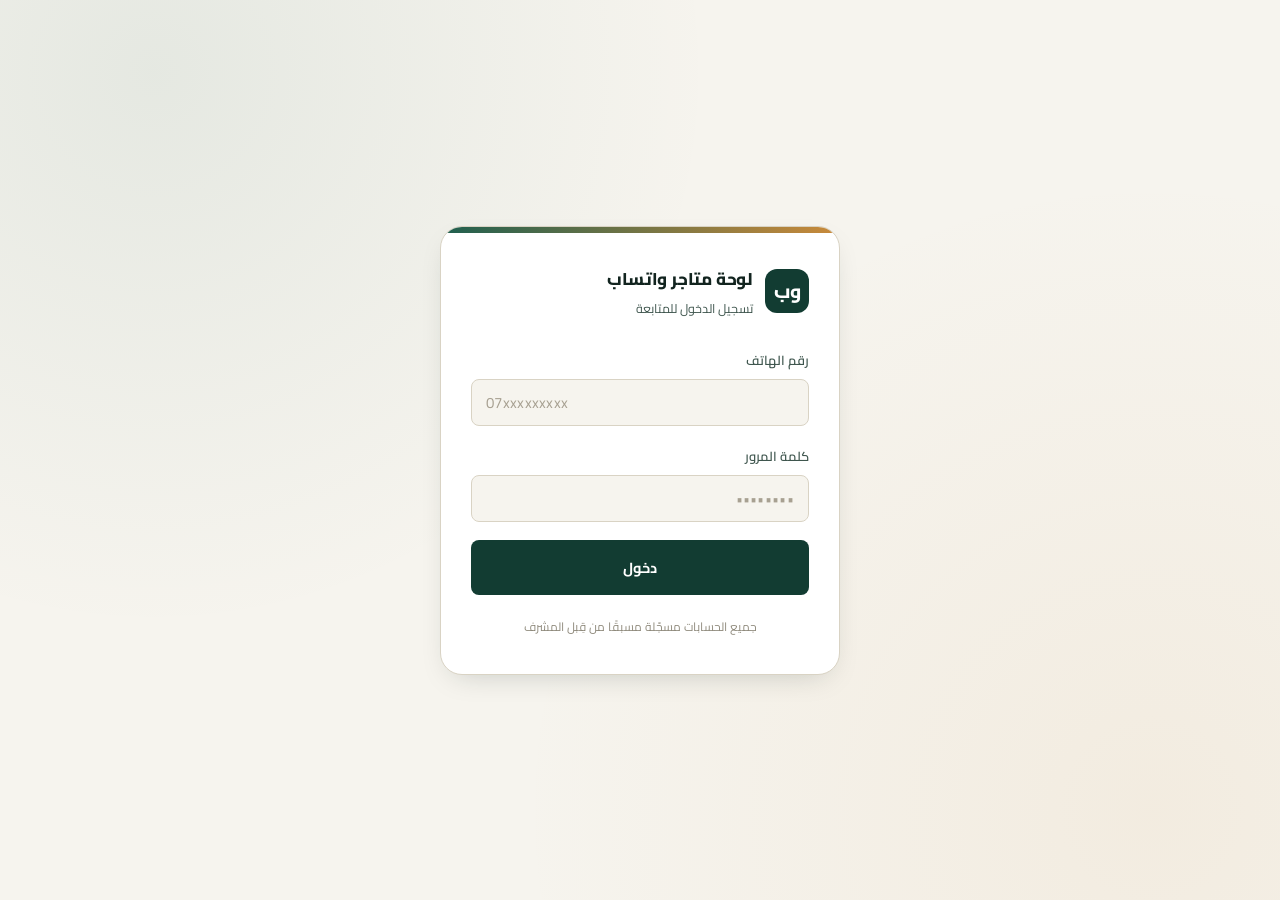
==== index.html @ a245cdfa "Update index.html" ====
<!DOCTYPE html>
<html lang="ar" dir="rtl">
<head>
<meta charset="UTF-8" />
<meta name="viewport" content="width=device-width, initial-scale=1.0, maximum-scale=1" />
<title>لوحة تحكم متاجر واتساب</title>
<link rel="stylesheet" href="assets/style.css" />
</head>
<body>

<!-- =========================================================
     شاشة تسجيل الدخول
========================================================= -->
<div id="screen-login" class="screen active">
  <div class="login-wrap">
    <div class="login-card">
      <div class="brand-mark">
        <div class="glyph">وب</div>
        <div class="text">
          <h1>لوحة متاجر واتساب</h1>
          <p>تسجيل الدخول للمتابعة</p>
        </div>
      </div>

      <div class="login-alert" id="login-alert"></div>

      <form id="login-form">
        <div class="field">
          <label for="login-phone">رقم الهاتف</label>
          <input type="tel" id="login-phone" placeholder="07xxxxxxxxx" inputmode="numeric" autocomplete="off" />
          <div class="field-error" id="phone-error">رقم الهاتف يجب أن يبدأ بـ 07 ويتكون من 11 رقم بالضبط.</div>
        </div>
        <div class="field">
          <label for="login-password">كلمة المرور</label>
          <input type="password" id="login-password" placeholder="••••••••" autocomplete="off" />
        </div>
        <button type="submit" class="btn btn-primary" id="login-submit">دخول</button>
      </form>

      <div class="login-foot">جميع الحسابات مسجّلة مسبقًا من قِبل المشرف</div>
    </div>
  </div>
</div>

<!-- =========================================================
     شاشة لوحة المشرف (الأدمن)
========================================================= -->
<div id="screen-admin" class="screen">
  <div class="mobile-topbar">
    <div style="display:flex;align-items:center;gap:10px;">
      <div class="glyph">وب</div>
      <b>لوحة المشرف</b>
    </div>
    <button id="admin-menu-toggle">☰</button>
  </div>
  <div class="sidebar-scrim" id="admin-scrim"></div>

  <div class="app-shell">
    <aside class="sidebar" id="admin-sidebar">
      <div class="brand-mark">
        <div class="glyph">وب</div>
        <div class="text">
          <h1>لوحة المشرف</h1>
          <p>إدارة كاملة للنظام</p>
        </div>
      </div>

      <button class="nav-item active" data-tab="a-overview"><span class="ic">◆</span> نظرة عامة</button>
      <button class="nav-item" data-tab="a-stores"><span class="ic">▤</span> المتاجر</button>
      <button class="nav-item" data-tab="a-channels"><span class="ic">⛭</span> القنوات</button>
      <button class="nav-item" data-tab="a-api"><span class="ic">◈</span> إعدادات الذكاء الاصطناعي</button>
      <button class="nav-item" data-tab="a-announcements"><span class="ic">◉</span> الإعلانات</button>
      <button class="nav-item" data-tab="a-complaints"><span class="ic">✉</span> الشكاوى <span class="notif-dot" id="notif-dot-a-complaints"></span></button>

      <div class="sidebar-foot">
        <div class="who"><b id="admin-name-label">المشرف العام</b>مشرف النظام</div>
        <button class="btn btn-ghost btn-sm" id="admin-logout" style="width:100%;justify-content:flex-start;color:rgba(238,244,241,0.7)">⇦ تسجيل الخروج</button>
      </div>
    </aside>

    <main class="main">
      <!-- نظرة عامة -->
      <section class="tab-panel" id="tab-a-overview">
        <div class="topbar">
          <div>
            <h2>نظرة عامة</h2>
            <div class="sub">ملخص شامل عن المتاجر والطلبات في النظام</div>
          </div>
        </div>
        <div class="stat-grid" id="admin-stats"></div>
        <div class="panel">
          <div class="panel-head">
            <div>
              <h3>أحدث المتاجر</h3>
              <div class="sub">آخر المتاجر المضافة إلى النظام</div>
            </div>
            <button class="btn btn-outline btn-sm" data-goto="a-stores">عرض الكل</button>
          </div>
          <div class="card-grid" id="admin-recent-stores"></div>
        </div>
      </section>

      <!-- المتاجر -->
      <section class="tab-panel hidden" id="tab-a-stores">
        <div class="topbar">
          <div>
            <h2>إدارة المتاجر</h2>
            <div class="sub">إضافة وتعديل المتاجر ومنتجاتها وربط واتساب</div>
          </div>
          <button class="btn btn-primary" id="btn-add-store">+ إضافة متجر</button>
        </div>
        <div class="panel">
          <div class="panel-head">
            <div><h3>كل المتاجر</h3><div class="sub" id="stores-count-label">0 متجر</div></div>
            <input type="text" id="store-search" placeholder="بحث بالاسم أو رقم الهاتف..." style="padding:9px 13px;border-radius:8px;border:1.5px solid var(--line);font-size:13px;min-width:220px;">
          </div>
          <div class="card-grid" id="stores-grid"></div>
        </div>
      </section>

      <!-- القنوات -->
      <section class="tab-panel hidden" id="tab-a-channels">
        <div class="topbar">
          <div>
            <h2>إدارة القنوات</h2>
            <div class="sub">تحكّم بإظهار/إخفاء أو تفعيل/إغلاق أي قناة — عامًا لكل المتاجر، أو استثناء لمتاجر محددة</div>
          </div>
        </div>
        <div class="panel">
          <div id="admin-channels-list"></div>
        </div>
      </section>

      <!-- إعدادات API -->
      <section class="tab-panel hidden" id="tab-a-api">
        <div class="topbar">
          <div>
            <h2>إعدادات الذكاء الاصطناعي</h2>
            <div class="sub">مفتاح Gemini الأساسي، ومفتاح احتياطي واحد للضرورة القصوى فقط</div>
          </div>
        </div>
        <div class="panel">
          <div class="panel-head"><h3>المفتاح الأساسي (Gemini)</h3></div>
          <div class="form-grid">
            <div class="field" style="grid-column:1/-1;">
              <label>مفتاح Gemini (AI Studio)</label>
              <input type="text" id="gemini-api-key" placeholder="AQ.A******************************************" style="font-family:var(--font-mono)">
            </div>
            <div class="field" style="grid-column:1/-1;">
              <label>نوع الموديل</label>
              <input type="text" id="gemini-model" placeholder="gemini-3.6-flash" style="font-family:var(--font-mono)">
            </div>
          </div>
          <div style="margin-top:14px;"><button class="btn btn-primary btn-sm" id="save-global-api">حفظ المفتاح الأساسي</button></div>
        </div>

        <div class="panel">
          <div class="panel-head">
            <div><h3>مفتاح احتياطي (للضرورة القصوى فقط)</h3><div class="sub">يُستخدم فقط إذا فشل المفتاح الأساسي تمامًا. يُفضّل الاكتفاء بمفتاح واحد هنا لتفادي أي تعقيد إضافي.</div></div>
          </div>

          <div class="form-grid" style="margin-bottom:14px;">
            <div class="field">
              <label>اسم وصفي (للتمييز فقط)</label>
              <input type="text" id="pool-label" placeholder="مثال: احتياط للضرورة">
            </div>
            <div class="field">
              <label>الموديل</label>
              <input type="text" id="pool-model" placeholder="gemini-3.6-flash" style="font-family:var(--font-mono)">
            </div>
            <div class="field">
              <label>مفتاح Gemini API</label>
              <input type="text" id="pool-api-key" placeholder="المفتاح..." style="font-family:var(--font-mono)">
            </div>
          </div>
          <div style="margin-bottom:18px;"><button class="btn btn-primary btn-sm" id="add-pool-key">+ إضافة كمفتاح احتياطي</button></div>

          <div class="table-wrap">
            <table>
              <thead><tr><th>الاسم</th><th>الموديل</th><th>الحالة</th><th>إجراء</th></tr></thead>
              <tbody id="ai-pool-tbody"></tbody>
            </table>
          </div>
        </div>
      </section>

      <!-- الإعلانات -->
      <section class="tab-panel hidden" id="tab-a-announcements">
        <div class="topbar">
          <div>
            <h2>الإعلانات</h2>
            <div class="sub">أرسل إعلانًا عامًا لكل المتاجر أو إعلانًا خاصًا لمتجر واحد</div>
          </div>
        </div>
        <div class="panel">
          <div class="panel-head"><h3>إعلان جديد</h3></div>
          <div class="form-grid">
            <div class="field">
              <label>عنوان الإعلان</label>
              <input type="text" id="ann-title" placeholder="مثال: صيانة مجدولة">
            </div>
            <div class="field">
              <label>المتجر المستهدف</label>
              <select id="ann-target">
                <option value="">جميع المتاجر (عام)</option>
              </select>
            </div>
            <div class="field" style="grid-column:1/-1;">
              <label>نص الإعلان</label>
              <textarea id="ann-message" rows="3" placeholder="اكتب نص الإعلان هنا..."></textarea>
            </div>
          </div>
          <div style="margin-top:14px;"><button class="btn btn-primary btn-sm" id="send-announcement">نشر الإعلان</button></div>
        </div>
        <div class="panel">
          <div class="panel-head"><h3>الإعلانات المرسلة</h3></div>
          <div id="announcements-list"></div>
        </div>
      </section>

      <!-- الشكاوى -->
      <section class="tab-panel hidden" id="tab-a-complaints">
        <div class="topbar">
          <div>
            <h2>شكاوى المتاجر</h2>
            <div class="sub">الشكاوى المرسلة من أصحاب المتاجر</div>
          </div>
        </div>
        <div class="panel">
          <div class="table-wrap">
            <table>
              <thead><tr><th>المتجر</th><th>الموضوع</th><th>الرسالة</th><th>الحالة</th><th>التاريخ</th><th>إجراء</th></tr></thead>
              <tbody id="complaints-tbody"></tbody>
            </table>
          </div>
        </div>
      </section>
    </main>
  </div>
</div>

<!-- =========================================================
     شاشة لوحة المتجر
========================================================= -->
<div id="screen-store" class="screen">
  <div class="mobile-topbar">
    <div style="display:flex;align-items:center;gap:10px;">
      <div class="glyph">م</div>
      <b id="store-mobile-name">متجري</b>
    </div>
    <button id="store-menu-toggle">☰</button>
  </div>
  <div class="sidebar-scrim" id="store-scrim"></div>

  <div class="app-shell">
    <aside class="sidebar" id="store-sidebar">
      <div class="brand-mark">
        <div class="glyph">م</div>
        <div class="text">
          <h1 id="store-side-name">متجري</h1>
          <p>لوحة تحكم المتجر</p>
        </div>
      </div>

      <button class="nav-item active" data-tab="s-orders"><span class="ic">▤</span> الطلبات</button>
      <button class="nav-item" data-tab="s-products"><span class="ic">◫</span> المنتجات</button>
      <button class="nav-item" data-tab="s-announcements"><span class="ic">📣</span> الإعلانات <span class="notif-dot" id="notif-dot-s-announcements"></span></button>
      <button class="nav-item" data-tab="s-whatsapp"><span class="ic">◉</span> ربط القنوات</button>
      <button class="nav-item" data-tab="s-ai"><span class="ic">✦</span> إعدادات الذكاء الاصطناعي</button>
      <button class="nav-item" data-tab="s-print"><span class="ic">⎙</span> الطباعة</button>
      <button class="nav-item" data-tab="s-complaint"><span class="ic">✉</span> تقديم شكوى</button>
      <button class="nav-item" data-tab="s-settings"><span class="ic">◈</span> إعدادات الحساب</button>

      <div class="sidebar-foot">
        <div class="who"><b id="store-name-label">اسم المتجر</b>صاحب المتجر</div>
        <button class="btn btn-ghost btn-sm" id="store-logout" style="width:100%;justify-content:flex-start;color:rgba(238,244,241,0.7)">⇦ تسجيل الخروج</button>
      </div>
    </aside>

    <main class="main">
      <!-- الطلبات -->
      <section class="tab-panel" id="tab-s-orders">
        <div class="topbar">
          <div>
            <h2>طلبات الزبائن</h2>
            <div class="sub">الزبائن المرتبطون برقم الواتساب الخاص بمتجرك فقط</div>
          </div>
        </div>
        <div class="stat-grid" id="store-stats"></div>

        <div id="store-announcement-banner"></div>

        <div class="panel">
          <div class="panel-head">
            <div><h3>سجل الطلبات</h3></div>
            <div class="tabs" id="orders-filter-tabs">
              <button class="tab-btn active" data-filter="all">الكل</button>
              <button class="tab-btn" data-filter="pending">بالانتظار</button>
              <button class="tab-btn" data-filter="completed">منجزة</button>
              <button class="tab-btn" data-filter="cancelled">ملغاة</button>
            </div>
          </div>
          <div class="table-wrap">
            <table>
              <thead>
                <tr>
                  <th>اسم الزبون</th><th>الموقع</th><th>الرقم</th><th>الطلب</th><th>نوع الطلب</th><th>السعر</th><th>الكمية</th><th>الملاحظات</th><th>مكان الطلب</th><th>التوقيت</th><th>الحالة</th><th>إجراء</th>
                </tr>
              </thead>
              <tbody id="orders-tbody"></tbody>
            </table>
          </div>
          <div class="empty-state hidden" id="orders-empty">
            <div class="glyph">▤</div>
            <p>لا توجد طلبات في هذا القسم حتى الآن</p>
          </div>
        </div>
      </section>

      <!-- المنتجات -->
      <section class="tab-panel hidden" id="tab-s-products">
        <div class="topbar">
          <div>
            <h2>المنتجات</h2>
            <div class="sub">إدارة منتجات متجرك، المخزون، والفئات</div>
          </div>
          <button class="btn btn-primary" id="btn-add-product">+ أضف منتج</button>
        </div>

        <div class="stat-grid" id="products-stats"></div>

        <div class="panel">
          <div class="panel-head">
            <div><h3>كل المنتجات</h3><div class="sub" id="products-count-label">0 منتج</div></div>
            <input type="text" id="product-search" placeholder="بحث بالاسم أو السعر أو النوع..." style="padding:9px 13px;border-radius:8px;border:1.5px solid var(--line);font-size:13px;min-width:220px;">
          </div>

          <div class="tabs" id="products-filter-tabs" style="margin-bottom:14px;">
            <button class="tab-btn active" data-pfilter="all">الكل</button>
            <button class="tab-btn" data-pfilter="low_stock">قريبة النفاذ</button>
            <button class="tab-btn" data-pfilter="out_of_stock">منتهية الكمية</button>
            <button class="tab-btn" data-pfilter="most_ordered">الأكثر طلبًا</button>
            <button class="tab-btn" data-pfilter="least_ordered">الأقل طلبًا</button>
          </div>

          <div class="form-grid" style="margin-bottom:14px;">
            <div class="field">
              <label>تصفية حسب الفئة</label>
              <select id="product-category-filter">
                <option value="">كل الفئات</option>
              </select>
            </div>
          </div>

          <div class="card-grid" id="products-grid"></div>
          <div class="empty-state hidden" id="products-empty">
            <div class="glyph">◫</div>
            <p>لا توجد منتجات مطابقة</p>
          </div>
        </div>
      </section>

      <!-- الإعلانات -->
      <section class="tab-panel hidden" id="tab-s-announcements">
        <div class="topbar">
          <div>
            <h2>الإعلانات</h2>
            <div class="sub">كل الإعلانات المرسلة من الإدارة (العامة والخاصة بمتجرك)</div>
          </div>
        </div>
        <div class="panel">
          <div id="store-announcements-list"></div>
        </div>
      </section>

      <!-- ربط القنوات -->
      <section class="tab-panel hidden" id="tab-s-whatsapp">
        <div class="topbar">
          <div>
            <h2>ربط القنوات</h2>
            <div class="sub">اربط حسابات متجرك حتى يبدأ الذكاء الاصطناعي بالرد على الزبائن من كل منصة</div>
          </div>
        </div>

        <div class="channel-cards">
          <!-- بطاقة واتساب -->
          <div class="channel-card wa" id="channel-card-wa">
            <div class="channel-icon">◉</div>
            <div class="channel-name">واتساب</div>
            <div class="channel-status-row disconnected" id="wa-status-row">
              <span class="channel-status-dot"></span>
              <span id="wa-status-label">غير متصل</span>
            </div>
            <div id="wa-connected-number" class="channel-external-name hidden"></div>
            <button class="btn btn-primary btn-sm" id="btn-wa-open-modal" style="width:100%;">فتح إعدادات الربط</button>
          </div>

          <!-- بطاقة ماسنجر -->
          <div class="channel-card messenger" id="channel-card-messenger">
            <div class="channel-icon">✉</div>
            <div class="channel-name">ماسنجر</div>
            <div class="channel-status-row disconnected" id="messenger-status-row">
              <span class="channel-status-dot"></span>
              <span id="messenger-status-label">غير متصل</span>
            </div>
            <div id="messenger-external-name" class="channel-external-name hidden"></div>
            <button class="btn btn-primary btn-sm" id="btn-messenger-connect" style="width:100%;">ربط الحساب عبر Meta</button>
            <button class="btn btn-bad btn-sm hidden" id="btn-messenger-disconnect" style="width:100%;margin-top:8px;">فصل الربط</button>
            <div class="channel-ai-row hidden" id="messenger-ai-row">
              <span>تفعيل الذكاء الاصطناعي</span>
              <label class="switch">
                <input type="checkbox" id="messenger-ai-toggle">
                <span class="slider"></span>
              </label>
            </div>
          </div>

          <!-- بطاقة انستغرام -->
          <div class="channel-card instagram" id="channel-card-instagram">
            <div class="channel-icon">◈</div>
            <div class="channel-name">انستغرام</div>
            <div class="channel-status-row disconnected" id="instagram-status-row">
              <span class="channel-status-dot"></span>
              <span id="instagram-status-label">غير متصل</span>
            </div>
            <div id="instagram-external-name" class="channel-external-name hidden"></div>
            <button class="btn btn-primary btn-sm" id="btn-instagram-connect" style="width:100%;">ربط حساب انستغرام</button>
            <div class="sub" style="margin-top:6px;">تسجيل دخول مباشر بحساب انستغرام (Business أو Creator) — بدون الحاجة لصفحة فيسبوك</div>
            <button class="btn btn-bad btn-sm hidden" id="btn-instagram-disconnect" style="width:100%;margin-top:8px;">فصل الربط</button>
            <div class="channel-ai-row hidden" id="instagram-ai-row">
              <span>تفعيل الذكاء الاصطناعي</span>
              <label class="switch">
                <input type="checkbox" id="instagram-ai-toggle">
                <span class="slider"></span>
              </label>
            </div>
          </div>

          <!-- بطاقة تيليجرام -->
          <div class="channel-card telegram" id="channel-card-telegram">
            <div class="channel-icon">✈</div>
            <div class="channel-name">تيليجرام</div>
            <div class="channel-status-row disconnected" id="telegram-status-row">
              <span class="channel-status-dot"></span>
              <span id="telegram-status-label">غير متصل</span>
            </div>
            <div id="telegram-external-name" class="channel-external-name hidden"></div>
            <button class="btn btn-primary btn-sm" id="btn-telegram-connect" style="width:100%;">ربط بوت تيليجرام</button>
            <div class="sub" style="margin-top:6px;">أنشئ بوتًا خاصًا بمتجرك عبر محادثة @BotFather بتطبيق تيليجرام، والصق توكنه هنا</div>
            <button class="btn btn-bad btn-sm hidden" id="btn-telegram-disconnect" style="width:100%;margin-top:8px;">فصل الربط</button>
            <div class="channel-ai-row hidden" id="telegram-ai-row">
              <span>تفعيل الذكاء الاصطناعي</span>
              <label class="switch">
                <input type="checkbox" id="telegram-ai-toggle">
                <span class="slider"></span>
              </label>
            </div>
          </div>

          <!-- بطاقة تيك توك -->
          <div class="channel-card tiktok" id="channel-card-tiktok">
            <div class="channel-icon">♪</div>
            <div class="channel-name">تيك توك</div>
            <div class="channel-status-row disconnected" id="tiktok-status-row">
              <span class="channel-status-dot"></span>
              <span id="tiktok-status-label">غير متصل</span>
            </div>
            <div id="tiktok-external-name" class="channel-external-name hidden"></div>
            <button class="btn btn-primary btn-sm" id="btn-tiktok-connect" style="width:100%;">ربط حساب تيك توك</button>
            <div class="sub" style="margin-top:6px;">يتطلب حساب تيك توك Business وموافقة تيك توك على صلاحية الرسائل قبل أن يعمل الرد التلقائي فعليًا</div>
            <button class="btn btn-bad btn-sm hidden" id="btn-tiktok-disconnect" style="width:100%;margin-top:8px;">فصل الربط</button>
            <div class="channel-ai-row hidden" id="tiktok-ai-row">
              <span>تفعيل الذكاء الاصطناعي</span>
              <label class="switch">
                <input type="checkbox" id="tiktok-ai-toggle">
                <span class="slider"></span>
              </label>
            </div>
          </div>
        </div>

        <p style="color:var(--ink-soft);font-size:12.5px;">
          ملاحظة: ربط ماسنجر وانستغرام يفتح نافذة منبثقة من فيسبوك (Meta) لتسجيل الدخول والموافقة على الصلاحيات، ثم تُغلق تلقائيًا بعد نجاح الربط.
        </p>
      </section>

      <!-- إعدادات الذكاء الاصطناعي (لكل متجر) -->
      <section class="tab-panel hidden" id="tab-s-ai">
        <div class="topbar">
          <div>
            <h2>إعدادات الذكاء الاصطناعي</h2>
            <div class="sub">هوية البوت أمام زبائنك — مفاتيح ونماذج الذكاء الاصطناعي تُدار من قبل الإدارة العامة فقط</div>
          </div>
        </div>

        <div class="panel">
          <div class="panel-head"><h3>هوية البوت</h3></div>
          <div class="form-grid">
            <div class="field">
              <label>اسم المتجر الذي يظهر للبوت أثناء الرد</label>
              <input type="text" id="store-ai-display-name" placeholder="مثال: متجر لمسة أناقة">
            </div>
            <div class="field">
              <label>وسيلة التواصل (رابط / بريد / رقم)</label>
              <input type="text" id="store-ai-contact-info" placeholder="مثال: 07xxxxxxxxx أو رابط انستغرام">
            </div>
          </div>
          <p class="sub" style="margin-top:8px;">يستخدم البوت هذين الحقلين فقط لتقديم نفسه ومشاركة وسيلة تواصل عند الحاجة. لا يمكن تخصيص تعليمات أخرى — هذا لضمان التزام البوت بقواعد الأمان والمنتجات المتوفرة فقط.</p>
          <div style="margin-top:14px;"><button class="btn btn-primary btn-sm" id="save-store-ai-settings">حفظ</button></div>
        </div>
      </section>

      <!-- الطباعة -->
      <section class="tab-panel hidden" id="tab-s-print">
        <div class="topbar">
          <div>
            <h2>طباعة الطلبات</h2>
            <div class="sub">اختر نوع الطلبات وشكل الطباعة المناسب</div>
          </div>
        </div>
        <div class="panel">
          <div class="panel-head"><h3>ماذا تريد أن تطبع؟</h3></div>
          <div class="form-grid">
            <div class="field">
              <label>حالة الطلبات</label>
              <select id="print-status">
                <option value="all">كل الطلبات</option>
                <option value="pending">بالانتظار فقط</option>
                <option value="completed">المنجزة فقط</option>
                <option value="cancelled">الملغاة فقط</option>
              </select>
            </div>
            <div class="field">
              <label>شكل الطباعة</label>
              <select id="print-mode">
                <option value="table">جدول عادي</option>
                <option value="labels">بطاقات لكل زبون (للصق على المنتج)</option>
              </select>
            </div>
            <div class="field">
              <label>من تاريخ (اختياري)</label>
              <input type="date" id="print-from-date">
            </div>
          </div>
          <div style="margin-top:16px;"><button class="btn btn-primary" id="btn-print">⎙ طباعة الآن</button></div>
        </div>
      </section>

      <!-- تقديم شكوى -->
      <section class="tab-panel hidden" id="tab-s-complaint">
        <div class="topbar">
          <div>
            <h2>تقديم شكوى للمشرف</h2>
            <div class="sub">سيتم إرسال شكواك مباشرة إلى لوحة المشرف العام</div>
          </div>
        </div>
        <div class="panel">
          <div class="form-grid">
            <div class="field" style="grid-column:1/-1;">
              <label>موضوع الشكوى</label>
              <input type="text" id="complaint-subject" placeholder="مثال: مشكلة في ربط الواتساب">
            </div>
            <div class="field" style="grid-column:1/-1;">
              <label>تفاصيل الشكوى</label>
              <textarea id="complaint-message" rows="4" placeholder="اشرح المشكلة بالتفصيل..."></textarea>
            </div>
          </div>
          <div style="margin-top:14px;"><button class="btn btn-primary btn-sm" id="send-complaint">إرسال الشكوى</button></div>
        </div>
        <div class="panel">
          <div class="panel-head"><h3>شكاويّ السابقة</h3></div>
          <div id="my-complaints-list"></div>
        </div>
      </section>

      <!-- إعدادات الحساب -->
      <section class="tab-panel hidden" id="tab-s-settings">

        <!-- الواجهة الرئيسية لإعدادات الحساب -->
        <div id="settings-home-view">
          <div class="topbar">
            <div>
              <h2>إعدادات الحساب</h2>
              <div class="sub">معلومات متجرك (البيانات الأساسية بيد المشرف)</div>
            </div>
          </div>
          <div class="panel">
            <div class="panel-head"><h3>معلومات المتجر</h3></div>
            <div class="form-grid" id="store-info-view"></div>
          </div>

          <div class="panel">
            <div class="panel-head"><h3>حول التطبيق</h3></div>
            <div class="settings-links-list">
              <a class="settings-link-item" href="about.html" target="_blank" rel="noopener">
                <span>من نحن</span><span class="arrow">‹</span>
              </a>
              <a class="settings-link-item" href="privacy.html" target="_blank" rel="noopener">
                <span>شروط الخصوصية</span><span class="arrow">‹</span>
              </a>
              <a class="settings-link-item" href="terms.html" target="_blank" rel="noopener">
                <span>شروط الخدمة</span><span class="arrow">‹</span>
              </a>
              <a class="settings-link-item" href="faq.html" target="_blank" rel="noopener">
                <span>الأسئلة الشائعة</span><span class="arrow">‹</span>
              </a>
            </div>
          </div>

          <div class="panel" style="border-color:var(--bad);">
            <div class="panel-head"><h3 style="color:var(--bad);">منطقة الخطر</h3></div>
            <p class="sub" style="margin-bottom:14px;">حذف حسابك نهائيًا من المنصة وكل بياناته المرتبطة به.</p>
            <button class="btn btn-bad btn-sm" id="btn-open-delete-account">تقديم بطلب حذف الحساب</button>
          </div>
        </div>

      </section>
    </main>
  </div>
</div>

<!-- =========================================================
     المودالات
========================================================= -->

<!-- مودال ربط واتساب (QR) -->
<div class="modal-backdrop" id="modal-wa">
  <div class="modal" style="max-width:420px;">
    <div class="modal-head">
      <h3>ربط واتساب</h3>
      <button class="modal-close" data-close="modal-wa">✕</button>
    </div>

    <div id="wa-state-disconnected">
      <div class="empty-state" style="padding:30px 20px;">
        <div class="glyph">◉</div>
        <p style="margin-bottom:16px;">متجرك غير مربوط بواتساب حاليًا</p>
        <button class="btn btn-primary" id="btn-wa-connect">ربط واتساب</button>
      </div>
    </div>

    <div id="wa-state-loading" class="hidden" style="text-align:center;padding:30px 20px;">
      <p style="color:var(--ink-soft);font-size:13.5px;">جارٍ تحضير رمز الربط...</p>
    </div>

    <div id="wa-state-qr" class="hidden" style="text-align:center;padding:20px;">
      <p style="font-weight:700;margin-bottom:14px;">امسح الكود التالي من واتساب</p>
      <p style="color:var(--ink-soft);font-size:12.5px;margin-bottom:16px;">واتساب ← الأجهزة المرتبطة ← ربط جهاز</p>
      <img id="wa-qr-img" src="" alt="رمز QR" style="width:230px;height:230px;border-radius:14px;border:1px solid var(--line);padding:10px;background:#fff;" />
      <div style="margin-top:16px;">
        <button class="btn btn-outline btn-sm" id="btn-wa-refresh-qr">تحديث الرمز</button>
      </div>
    </div>

    <div id="wa-state-connected" class="hidden">
      <div class="empty-state" style="padding:30px 20px;">
        <div class="glyph" style="color:var(--ok);">✔</div>
        <p style="margin-bottom:4px;font-weight:700;color:var(--ok);">تم الربط بنجاح</p>
        <p id="wa-connected-number-modal" style="color:var(--ink-soft);font-family:var(--font-mono);margin-bottom:18px;"></p>
        <button class="btn btn-bad" id="btn-wa-disconnect">فصل الربط</button>
      </div>
    </div>
  </div>
</div>

<!-- مودال اختيار صفحة فيسبوك عند ربط ماسنجر (تظهر فقط إذا كان لحساب التاجر أكثر من صفحة) -->
<div class="modal-backdrop" id="modal-page-select">
  <div class="modal" style="max-width:420px;">
    <div class="modal-head">
      <h3>اختر صفحة فيسبوك</h3>
      <button class="modal-close" id="btn-page-select-close">✕</button>
    </div>
    <p style="color:var(--ink-soft);font-size:13px;margin:-8px 0 14px;">حسابك مسؤول عن أكثر من صفحة على فيسبوك، اختر الصفحة التي تريد ربطها بمتجرك:</p>
    <div id="page-select-list" style="display:flex;flex-direction:column;gap:8px;max-height:360px;overflow-y:auto;"></div>
  </div>
</div>

<!-- مودال ربط بوت تيليجرام (لصق التوكن مباشرة، بدون نافذة OAuth) -->
<div class="modal-backdrop" id="modal-telegram-connect">
  <div class="modal" style="max-width:420px;">
    <div class="modal-head">
      <h3>ربط بوت تيليجرام</h3>
      <button class="modal-close" data-close="modal-telegram-connect">✕</button>
    </div>
    <p style="color:var(--ink-soft);font-size:13px;margin:-8px 0 14px;">
      1) افتح تيليجرام وابحث عن <b>@BotFather</b><br>
      2) أرسل له الأمر <b>/newbot</b> واتبع التعليمات لتسمية البوت<br>
      3) سينشئ لك توكنًا (يشبه <span style="font-family:var(--font-mono);">123456:ABC-defGhIJ...</span>)، الصقه هنا:
    </p>
    <div class="field">
      <label for="f-telegram-bot-token">توكن البوت</label>
      <input type="text" id="f-telegram-bot-token" placeholder="مثال: 123456:ABC-defGhIJ..." dir="ltr">
    </div>
    <button class="btn btn-primary btn-sm" id="btn-telegram-connect-submit" style="width:100%;">ربط البوت</button>
  </div>
</div>

<!-- مودال استثناءات قناة لمتاجر محددة (لوحة الأدمن) -->
<div class="modal-backdrop" id="modal-channel-override">
  <div class="modal" style="max-width:480px;">
    <div class="modal-head">
      <h3>استثناءات قناة <span id="channel-override-title"></span></h3>
      <button class="modal-close" data-close="modal-channel-override">✕</button>
    </div>
    <p style="color:var(--ink-soft);font-size:13px;margin:-8px 0 14px;">
      اختر متجرًا لتخصيص إظهار أو حالة هذه القناة له فقط، بغضّ النظر عن الإعداد العام أعلاه.
    </p>
    <div class="form-grid">
      <div class="field">
        <label>المتجر</label>
        <select id="ov-store-select"></select>
      </div>
      <div class="field">
        <label>الإظهار لهذا المتجر</label>
        <select id="ov-visibility-select">
          <option value="">يتبع الإعداد العام</option>
          <option value="visible">إظهار دائمًا</option>
          <option value="hidden">إخفاء دائمًا</option>
        </select>
      </div>
      <div class="field" style="grid-column:1/-1;">
        <label>حالة الربط لهذا المتجر</label>
        <select id="ov-status-select">
          <option value="">يتبع الإعداد العام</option>
          <option value="enabled">مفتوحة دائمًا</option>
          <option value="disabled">مغلقة دائمًا</option>
        </select>
      </div>
    </div>
    <button class="btn btn-primary btn-sm" id="btn-save-override" style="width:100%;margin-bottom:16px;">حفظ الاستثناء</button>

    <div class="panel-head" style="padding:0;margin-bottom:8px;"><h3 style="font-size:14px;">استثناءات حالية</h3></div>
    <div id="channel-override-list"></div>
  </div>
</div>

<!-- مودال إضافة/تعديل متجر -->
<div class="modal-backdrop" id="modal-store">
  <div class="modal">
    <div class="modal-head">
      <h3 id="store-modal-title">إضافة متجر جديد</h3>
      <button class="modal-close" data-close="modal-store">✕</button>
    </div>
    <div class="form-grid">
      <div class="field">
        <label>اسم المتجر</label>
        <input type="text" id="f-store-name" placeholder="مثال: متجر الأمل">
      </div>
      <div class="field">
        <label>الاسم الكامل لصاحب المتجر</label>
        <input type="text" id="f-full-name" placeholder="الاسم الثلاثي">
      </div>
      <div class="field">
        <label>رقم دخول المتجر (لوحة التحكم)</label>
        <input type="text" id="f-store-phone" placeholder="07xxxxxxxxx" style="font-family:var(--font-mono)">
      </div>
      <div class="field">
        <label>كلمة مرور دخول المتجر</label>
        <input type="text" id="f-store-password" placeholder="كلمة المرور" style="font-family:var(--font-mono)">
      </div>
      <div class="field">
        <label>رقم واتساب البوت المرتبط (ai_phone)</label>
        <input type="text" id="f-ai-phone" placeholder="9647xxxxxxxxx" style="font-family:var(--font-mono)">
      </div>
      <div class="field">
        <label>حالة المتجر</label>
        <select id="f-status">
          <option value="active">نشط</option>
          <option value="suspended">موقوف</option>
        </select>
      </div>
      <div class="field" style="grid-column:1/-1;">
        <label>رابط / بيانات الباركود للربط على واتساب</label>
        <input type="text" id="f-barcode" placeholder="رابط الربط أو نص QR">
      </div>
      <div class="field" style="grid-column:1/-1;">
        <label>ملاحظات إضافية</label>
        <textarea id="f-notes" rows="2" placeholder="أي معلومات إضافية عن المتجر"></textarea>
      </div>
    </div>

    <hr style="border:none;border-top:1px solid var(--line);margin:20px 0;">

    <div class="panel-head" style="margin-bottom:10px;">
      <h3 style="font-size:14px;">منتجات المتجر</h3>
      <button class="btn btn-outline btn-sm" id="btn-add-product-row">+ إضافة منتج</button>
    </div>
    <div id="products-list"></div>

    <div class="modal-foot">
      <button class="btn btn-outline btn-sm" data-close="modal-store">إلغاء</button>
      <button class="btn btn-primary btn-sm" id="save-store-btn">حفظ المتجر</button>
    </div>
  </div>
</div>

<!-- مودال زبائن متجر (من لوحة الأدمن) -->
<div class="modal-backdrop" id="modal-store-customers">
  <div class="modal">
    <div class="modal-head">
      <h3 id="customers-modal-title">زبائن المتجر</h3>
      <button class="modal-close" data-close="modal-store-customers">✕</button>
    </div>
    <div class="table-wrap">
      <table>
        <thead><tr><th>الاسم</th><th>الموقع</th><th>الرقم</th><th>الحالة</th><th>الوقت</th></tr></thead>
      <!-- ملاحظة: الحالة هنا هي حالة الطلب (منجز/ملغي)، وليست حالة ربط واتساب. حالة ربط واتساب تظهر ببطاقة المتجر بقائمة المتاجر. -->
        <tbody id="admin-customers-tbody"></tbody>
      </table>
    </div>
  </div>
</div>

<!-- مودال إضافة/تعديل منتج (لوحة التاجر) -->
<div class="modal-backdrop" id="modal-product">
  <div class="modal">
    <div class="modal-head">
      <h3 id="product-modal-title">إضافة منتج جديد</h3>
      <button class="modal-close" data-close="modal-product">✕</button>
    </div>
    <div class="form-grid">
      <div class="field" style="grid-column:1/-1;">
        <label>اسم المنتج</label>
        <input type="text" id="p-name" placeholder="مثال: فستان صيفي">
      </div>
      <div class="field">
        <label>فئة المنتج</label>
        <input type="text" id="p-category" placeholder="مثال: ملابس نسائية" list="p-category-list">
        <datalist id="p-category-list"></datalist>
      </div>
      <div class="field">
        <label>نوع المنتج (الخيارات المتاحة)</label>
        <input type="text" id="p-variant-type" placeholder="مثال: أحمر، أزرق، أخضر أو S، M، L">
      </div>
      <div class="field">
        <label>السعر</label>
        <input type="number" id="p-price" placeholder="0" step="0.01">
      </div>
      <div class="field">
        <label>نسبة الخصم % (اختياري)</label>
        <input type="number" id="p-discount" placeholder="0" step="0.01" min="0" max="100">
      </div>
      <div class="field">
        <label>كمية المخزون</label>
        <input type="number" id="p-stock" placeholder="0" step="1" min="0">
      </div>
      <div class="field">
        <label>رابط فيديو المنتج (اختياري)</label>
        <input type="text" id="p-video" placeholder="رابط انستغرام/تيكتوك/يوتيوب...">
      </div>
      <div class="field" style="grid-column:1/-1;">
        <label>وصف المنتج</label>
        <textarea id="p-description" rows="3" placeholder="وصف مختصر للمنتج..."></textarea>
      </div>
    </div>
    <div class="modal-foot">
      <button class="btn btn-outline btn-sm" data-close="modal-product">إلغاء</button>
      <button class="btn btn-primary btn-sm" id="save-product-btn">حفظ المنتج</button>
    </div>
  </div>
</div>

<!-- مودال تقديم بطلب حذف الحساب -->
<div class="modal-backdrop" id="modal-delete-account">
  <div class="modal" style="max-width:480px;">
    <div class="modal-head">
      <h3>تقديم بطلب حذف الحساب</h3>
      <button class="modal-close" data-close="modal-delete-account">✕</button>
    </div>

    <!-- الخطوة 1: التحذير والموافقة على الشروط -->
    <div id="delete-account-step-warning">
      <div class="warn-box">
        ⚠️ أنت على وشك تقديم طلب حذف حسابك نهائيًا. تأكد من قراءة النقاط التالية جيدًا:
      </div>
      <ul style="color:var(--ink-soft);font-size:13.5px;padding-inline-start:20px;margin:14px 0;line-height:1.9;">
        <li>هل أنت متأكد من أنك تريد حذف الحساب؟ ستفقد جميع بياناتك ومنتجاتك وسجل طلباتك نهائيًا.</li>
        <li>سيخضع طلبك لمراجعة فريق الإدارة قبل تنفيذه.</li>
        <li>تستغرق عملية الحذف الفعلية من <b>يومين إلى ثلاثة أيام</b> من تاريخ تقديم الطلب.</li>
        <li>هل أنت متأكد من مخاطر حذف الحساب نهائيًا؟ لا يمكن التراجع عن هذا الإجراء بعد تنفيذه.</li>
      </ul>
      <label style="display:flex;align-items:flex-start;gap:8px;font-size:13px;color:var(--ink-soft);cursor:pointer;margin-bottom:6px;">
        <input type="checkbox" id="delete-account-agree-terms" style="margin-top:3px;">
        <span>
          أوافق على
          <a href="terms.html" target="_blank" rel="noopener" style="color:var(--palm);font-weight:700;">شروط الخدمة</a>
          بما في ذلك أن حذف الحساب أثناء وجود اشتراك سارٍ لا يُلزم الشركة باسترجاع أي مبالغ مدفوعة عن ذلك الاشتراك.
        </span>
      </label>
      <div class="modal-foot">
        <button class="btn btn-outline btn-sm" data-close="modal-delete-account">إلغاء</button>
        <button class="btn btn-bad btn-sm" id="btn-delete-account-continue">متابعة</button>
      </div>
    </div>

    <!-- الخطوة 2: كتابة سبب الحذف -->
    <div id="delete-account-step-reason" class="hidden">
      <p style="color:var(--ink-soft);font-size:13.5px;margin:-6px 0 14px;">
        الرجاء كتابة سبب رغبتك في حذف الحساب، ليتم إرسال طلبك إلى فريق الإدارة:
      </p>
      <div class="field">
        <label>سبب حذف الحساب</label>
        <textarea id="delete-account-reason" rows="4" placeholder="اكتب السبب هنا..."></textarea>
      </div>
      <div class="modal-foot">
        <button class="btn btn-outline btn-sm" id="btn-delete-account-back">رجوع</button>
        <button class="btn btn-bad btn-sm" id="btn-delete-account-submit">تقديم الطلب</button>
      </div>
    </div>

    <!-- الخطوة 3: تم الإرسال -->
    <div id="delete-account-step-done" class="hidden">
      <div class="empty-state" style="padding:20px 10px;">
        <div class="glyph" style="color:var(--bad);">✔</div>
        <p style="margin-bottom:4px;font-weight:700;">تم إرسال طلبك بنجاح</p>
        <p style="color:var(--ink-soft);font-size:13.5px;">سيتم التواصل معك بعد مراجعة الطلب من قِبل الإدارة، خلال يومين إلى ثلاثة أيام.</p>
      </div>
      <div class="modal-foot">
        <button class="btn btn-primary btn-sm" data-close="modal-delete-account">إغلاق</button>
      </div>
    </div>
  </div>
</div>

<!-- منطقة الطباعة (مخفية، تظهر فقط عند الطباعة) -->
<div class="print-area" id="print-area"></div>

<div class="toast-host" id="toast-host"></div>

<script src="js/config.js"></script>
<script src="js/supabase-client.js"></script>
<script src="js/app.js"></script>
</body>
</html>
---- assets/style.css ----
/* =========================================================
   نظام التصميم - لوحة تحكم متاجر واتساب
   ========================================================= */

@import url('https://fonts.googleapis.com/css2?family=Cairo:wght@400;500;600;700;800&family=IBM+Plex+Mono:wght@500;600&display=swap');

:root {
  /* لوحة الألوان */
  --ink: #12241f;
  --ink-soft: #3f564e;
  --paper: #f6f4ee;
  --paper-raised: #ffffff;
  --line: #d9d3c4;

  --palm: #1f5f4f;
  --palm-deep: #123c32;
  --palm-tint: #e4efe9;

  --gold: #c98a3a;
  --gold-tint: #f7ecd9;

  --ok: #2f7a4f;
  --ok-tint: #e3f3e6;
  --wait: #b8862a;
  --wait-tint: #fbf0da;
  --bad: #b8412f;
  --bad-tint: #fbe6e1;

  --radius-s: 8px;
  --radius-m: 14px;
  --radius-l: 22px;

  --shadow: 0 10px 30px -14px rgba(18, 36, 31, 0.25);
  --font-display: 'Cairo', sans-serif;
  --font-mono: 'IBM Plex Mono', monospace;
}

* { box-sizing: border-box; }

html, body {
  margin: 0;
  padding: 0;
  background: var(--paper);
  color: var(--ink);
  font-family: var(--font-display);
  direction: rtl;
  -webkit-font-smoothing: antialiased;
}

body {
  min-height: 100vh;
  background-image:
    radial-gradient(circle at 12% 8%, rgba(31, 95, 79, 0.08), transparent 40%),
    radial-gradient(circle at 90% 90%, rgba(201, 138, 58, 0.08), transparent 45%);
}

a { color: inherit; text-decoration: none; }
button { font-family: inherit; cursor: pointer; }

::selection { background: var(--palm); color: #fff; }

*:focus-visible {
  outline: 2px solid var(--palm);
  outline-offset: 2px;
}

/* ---------- تمرير الشاشات ---------- */
.screen { display: none; min-height: 100vh; }
.screen.active { display: block; }

/* ---------- شاشة تسجيل الدخول ---------- */
.login-wrap {
  min-height: 100vh;
  display: grid;
  place-items: center;
  padding: 24px;
}

.login-card {
  width: 100%;
  max-width: 400px;
  background: var(--paper-raised);
  border: 1px solid var(--line);
  border-radius: var(--radius-l);
  padding: 36px 30px;
  box-shadow: var(--shadow);
  position: relative;
  overflow: hidden;
}

.login-card::before {
  content: "";
  position: absolute;
  inset: 0 0 auto 0;
  height: 6px;
  background: linear-gradient(90deg, var(--palm), var(--gold));
}

.brand-mark {
  display: flex;
  align-items: center;
  gap: 12px;
  margin-bottom: 28px;
}

.brand-mark .glyph {
  width: 44px;
  height: 44px;
  border-radius: 12px;
  background: var(--palm-deep);
  display: grid;
  place-items: center;
  color: #fff;
  font-weight: 800;
  font-size: 19px;
  flex-shrink: 0;
}

.brand-mark .text h1 {
  margin: 0;
  font-size: 17px;
  font-weight: 800;
  letter-spacing: -0.2px;
}

.brand-mark .text p {
  margin: 2px 0 0;
  font-size: 12.5px;
  color: var(--ink-soft);
}

.field { margin-bottom: 18px; }

.field label {
  display: block;
  font-size: 13px;
  font-weight: 600;
  color: var(--ink-soft);
  margin-bottom: 7px;
}

.field input {
  width: 100%;
  padding: 13px 14px;
  border-radius: var(--radius-s);
  border: 1.5px solid var(--line);
  background: var(--paper);
  font-family: var(--font-mono);
  font-size: 15px;
  color: var(--ink);
  transition: border-color .15s ease, background .15s ease;
  letter-spacing: 0.3px;
}

.field input::placeholder { color: #a7a091; font-family: var(--font-display); }

.field input:focus {
  border-color: var(--palm);
  background: #fff;
}

.field input.err { border-color: var(--bad); }

.field-error {
  display: none;
  color: var(--bad);
  font-size: 12.5px;
  margin-top: 6px;
  font-weight: 600;
}
.field-error.show { display: block; }

.btn {
  display: inline-flex;
  align-items: center;
  justify-content: center;
  gap: 8px;
  padding: 13px 18px;
  border-radius: var(--radius-s);
  border: none;
  font-weight: 700;
  font-size: 14.5px;
  transition: transform .08s ease, box-shadow .15s ease, background .15s ease;
}
.btn:active { transform: translateY(1px); }

.btn-primary { background: var(--palm-deep); color: #fff; width: 100%; padding: 14px; }
.btn-primary:hover { background: var(--palm); }

.btn-gold { background: var(--gold); color: #fff; }
.btn-gold:hover { filter: brightness(1.05); }

.btn-outline {
  background: transparent;
  border: 1.5px solid var(--line);
  color: var(--ink);
}
.btn-outline:hover { border-color: var(--palm); color: var(--palm); }

.btn-ghost { background: transparent; color: var(--ink-soft); }
.btn-ghost:hover { color: var(--ink); }

.btn-ok { background: var(--ok); color: #fff; }
.btn-wait { background: var(--wait); color: #fff; }
.btn-bad { background: var(--bad); color: #fff; }

.btn-sm { padding: 8px 12px; font-size: 13px; border-radius: 8px; }
.btn:disabled { opacity: .5; cursor: not-allowed; }

.login-alert {
  display: none;
  background: var(--bad-tint);
  color: var(--bad);
  border: 1px solid rgba(184,65,47,0.25);
  padding: 11px 13px;
  border-radius: var(--radius-s);
  font-size: 13.5px;
  font-weight: 600;
  margin-bottom: 16px;
}
.login-alert.show { display: block; }

.login-foot {
  margin-top: 20px;
  text-align: center;
  font-size: 12px;
  color: #8f8a7c;
}

.role-switch {
  display: flex;
  gap: 8px;
  margin-bottom: 24px;
  background: var(--paper);
  border: 1px solid var(--line);
  border-radius: 999px;
  padding: 4px;
}
.role-switch button {
  flex: 1;
  border: none;
  background: transparent;
  padding: 9px 10px;
  border-radius: 999px;
  font-size: 13px;
  font-weight: 700;
  color: var(--ink-soft);
}
.role-switch button.active {
  background: var(--palm-deep);
  color: #fff;
}

/* ---------- تخطيط التطبيق (بعد الدخول) ---------- */
.app-shell {
  display: grid;
  grid-template-columns: 240px 1fr;
  min-height: 100vh;
}

.sidebar {
  background: var(--palm-deep);
  color: #eef4f1;
  padding: 22px 16px;
  display: flex;
  flex-direction: column;
  gap: 4px;
}

.sidebar .brand-mark { padding: 0 6px 22px; margin-bottom: 10px; border-bottom: 1px solid rgba(255,255,255,0.12); }
.sidebar .brand-mark .glyph { background: var(--gold); }
.sidebar .brand-mark .text h1 { color: #fff; }
.sidebar .brand-mark .text p { color: rgba(238,244,241,0.6); }

.nav-item {
  display: flex;
  align-items: center;
  gap: 11px;
  padding: 11px 14px;
  border-radius: 10px;
  color: rgba(238,244,241,0.78);
  font-size: 14px;
  font-weight: 600;
  border: none;
  background: transparent;
  width: 100%;
  text-align: right;
}
.nav-item:hover { background: rgba(255,255,255,0.06); color: #fff; }
.nav-item.active { background: rgba(255,255,255,0.14); color: #fff; }
.nav-item .ic { font-size: 17px; width: 20px; text-align: center; }

.sidebar-foot {
  margin-top: auto;
  padding-top: 16px;
  border-top: 1px solid rgba(255,255,255,0.12);
}
.sidebar-foot .who { font-size: 12.5px; color: rgba(238,244,241,0.55); padding: 0 6px 10px; }
.sidebar-foot .who b { color: #fff; display: block; font-size: 13.5px; margin-bottom: 2px; }

.main {
  padding: 26px 32px 60px;
  max-width: 1200px;
}

.topbar {
  display: flex;
  align-items: center;
  justify-content: space-between;
  margin-bottom: 24px;
  gap: 16px;
  flex-wrap: wrap;
}

.topbar h2 {
  margin: 0;
  font-size: 22px;
  font-weight: 800;
}
.topbar .sub { font-size: 13px; color: var(--ink-soft); margin-top: 3px; }

.mobile-topbar {
  display: none;
  align-items: center;
  justify-content: space-between;
  background: var(--palm-deep);
  color: #fff;
  padding: 14px 16px;
  position: sticky;
  top: 0;
  z-index: 30;
}
.mobile-topbar .glyph { width: 34px; height: 34px; border-radius: 9px; background: var(--gold); display: grid; place-items: center; font-weight: 800; }
.mobile-topbar button { background: rgba(255,255,255,0.12); border: none; color: #fff; width: 38px; height: 38px; border-radius: 9px; font-size: 18px; }

/* بطاقات إحصائية */
.stat-grid {
  display: grid;
  grid-template-columns: repeat(auto-fit, minmax(180px, 1fr));
  gap: 14px;
  margin-bottom: 26px;
}
.stat-card {
  background: var(--paper-raised);
  border: 1px solid var(--line);
  border-radius: var(--radius-m);
  padding: 18px;
  position: relative;
  overflow: hidden;
}
.stat-card .num { font-size: 27px; font-weight: 800; font-family: var(--font-mono); }
.stat-card .lbl { font-size: 12.5px; color: var(--ink-soft); margin-top: 4px; font-weight: 600; }
.stat-card.wait { border-top: 3px solid var(--wait); }
.stat-card.ok { border-top: 3px solid var(--ok); }
.stat-card.bad { border-top: 3px solid var(--bad); }
.stat-card.palm { border-top: 3px solid var(--palm); }

/* بطاقة عامة */
.panel {
  background: var(--paper-raised);
  border: 1px solid var(--line);
  border-radius: var(--radius-m);
  padding: 22px;
  margin-bottom: 20px;
}
.panel-head {
  display: flex;
  align-items: center;
  justify-content: space-between;
  gap: 12px;
  margin-bottom: 16px;
  flex-wrap: wrap;
}
.panel-head h3 { margin: 0; font-size: 16px; font-weight: 800; }
.panel-head .sub { font-size: 12.5px; color: var(--ink-soft); margin-top: 2px; }

.toolbar { display: flex; gap: 8px; flex-wrap: wrap; align-items: center; }

.tabs { display: flex; gap: 6px; flex-wrap: wrap; }
.tab-btn {
  border: 1.5px solid var(--line);
  background: var(--paper);
  padding: 7px 14px;
  border-radius: 999px;
  font-size: 13px;
  font-weight: 700;
  color: var(--ink-soft);
}
.tab-btn.active { background: var(--palm-deep); border-color: var(--palm-deep); color: #fff; }

/* جدول */
.table-wrap { overflow-x: auto; border-radius: var(--radius-s); border: 1px solid var(--line); }
table { width: 100%; border-collapse: collapse; font-size: 13.5px; min-width: 640px; }
thead th {
  background: var(--palm-tint);
  color: var(--palm-deep);
  text-align: right;
  padding: 11px 12px;
  font-weight: 700;
  font-size: 12.5px;
  white-space: nowrap;
  border-bottom: 1px solid var(--line);
}
tbody td {
  padding: 11px 12px;
  border-bottom: 1px solid #ece7d9;
  vertical-align: middle;
}
tbody tr:last-child td { border-bottom: none; }
tbody tr:hover { background: #faf8f2; }

.badge {
  display: inline-flex;
  align-items: center;
  gap: 5px;
  padding: 5px 11px;
  border-radius: 999px;
  font-size: 12px;
  font-weight: 700;
  white-space: nowrap;
}
.badge.wait { background: var(--wait-tint); color: var(--wait); }
.badge.ok { background: var(--ok-tint); color: var(--ok); }
.badge.bad { background: var(--bad-tint); color: var(--bad); }
.badge::before { content: "●"; font-size: 8px; }

.row-actions { display: flex; gap: 6px; flex-wrap: wrap; }

.empty-state {
  text-align: center;
  padding: 50px 20px;
  color: var(--ink-soft);
}
.empty-state .glyph { font-size: 34px; margin-bottom: 10px; }
.empty-state p { margin: 0; font-size: 13.5px; }

/* نموذج */
.form-grid {
  display: grid;
  grid-template-columns: repeat(auto-fit, minmax(220px, 1fr));
  gap: 14px;
}
.form-grid .field { margin-bottom: 0; }
.form-grid textarea, .form-grid select {
  width: 100%;
  padding: 12px 14px;
  border-radius: var(--radius-s);
  border: 1.5px solid var(--line);
  background: var(--paper);
  font-family: inherit;
  font-size: 14px;
  color: var(--ink);
}
.form-grid textarea:focus, .form-grid select:focus { border-color: var(--palm); background: #fff; }

.checkbox-row { display: flex; align-items: center; gap: 8px; font-size: 13.5px; font-weight: 600; }

/* بطاقات المتاجر / المنتجات */
.card-grid {
  display: grid;
  grid-template-columns: repeat(auto-fill, minmax(240px, 1fr));
  gap: 14px;
}
.store-card {
  border: 1px solid var(--line);
  border-radius: var(--radius-m);
  padding: 16px;
  background: var(--paper);
  transition: border-color .15s ease;
}
.store-card:hover { border-color: var(--palm); }
.store-card .top { display: flex; justify-content: space-between; align-items: flex-start; gap: 8px; }
.store-card h4 { margin: 0 0 3px; font-size: 15px; font-weight: 800; }
.store-card .meta { font-size: 12px; color: var(--ink-soft); font-family: var(--font-mono); }
.store-card .stat-line { display: flex; gap: 10px; margin: 12px 0; font-size: 12px; color: var(--ink-soft); }
.store-card .stat-line b { color: var(--ink); font-family: var(--font-mono); }
.store-card .actions { display: flex; gap: 6px; margin-top: 10px; flex-wrap: wrap; }

.status-dot { width: 8px; height: 8px; border-radius: 50%; display: inline-block; }
.status-dot.active { background: var(--ok); }
.status-dot.suspended { background: var(--bad); }

/* مودال */
.modal-backdrop {
  display: none;
  position: fixed;
  inset: 0;
  background: rgba(18, 36, 31, 0.55);
  z-index: 100;
  align-items: flex-start;
  justify-content: center;
  padding: 40px 16px;
  overflow-y: auto;
  backdrop-filter: blur(2px);
}
.modal-backdrop.show { display: flex; }
.modal {
  background: var(--paper-raised);
  border-radius: var(--radius-l);
  max-width: 620px;
  width: 100%;
  padding: 26px;
  box-shadow: var(--shadow);
  animation: modalIn .18s ease;
}
@keyframes modalIn { from { opacity: 0; transform: translateY(10px); } to { opacity: 1; transform: translateY(0); } }
.modal-head { display: flex; justify-content: space-between; align-items: center; margin-bottom: 18px; }
.modal-head h3 { margin: 0; font-size: 17px; font-weight: 800; }
.modal-close { background: var(--paper); border: 1px solid var(--line); width: 32px; height: 32px; border-radius: 9px; font-size: 15px; }
.modal-foot { display: flex; justify-content: flex-end; gap: 8px; margin-top: 20px; }

/* منتجات صغيرة داخل مودال المتجر */
.mini-product {
  display: flex; align-items: center; justify-content: space-between;
  border: 1px solid var(--line); border-radius: 10px; padding: 10px 12px; margin-bottom: 8px;
  background: var(--paper);
}
.mini-product .info b { display: block; font-size: 13.5px; }
.mini-product .info span { font-size: 12px; color: var(--ink-soft); font-family: var(--font-mono); }

/* صفوف اختيار صفحة فيسبوك (مودال ربط ماسنجر عند وجود أكثر من صفحة) */
.page-pick-row {
  display: flex; align-items: center; gap: 12px; width: 100%; text-align: right;
  border: 1px solid var(--line); border-radius: var(--radius-m); padding: 10px 12px;
  background: var(--paper); cursor: pointer; font-family: var(--font-display);
  transition: border-color .15s ease, background .15s ease;
}
.page-pick-row:hover { border-color: var(--palm); background: var(--palm-tint); }
.page-pick-row:disabled { opacity: .55; cursor: default; }
.page-pick-row img { width: 40px; height: 40px; border-radius: 50%; object-fit: cover; flex-shrink: 0; background: var(--line); }
.page-pick-row .ph-avatar {
  width: 40px; height: 40px; border-radius: 50%; background: var(--palm); color: #fff;
  display: grid; place-items: center; font-weight: 800; flex-shrink: 0;
}
.page-pick-row .info { flex: 1; min-width: 0; }
.page-pick-row .info b { display: block; font-size: 13.5px; }
.page-pick-row .info span { font-size: 11.5px; color: var(--ink-soft); }

/* توست */
.toast-host { position: fixed; bottom: 20px; left: 50%; transform: translateX(-50%); z-index: 200; display: flex; flex-direction: column; gap: 8px; align-items: center; }
.toast {
  background: var(--ink);
  color: #fff;
  padding: 12px 20px;
  border-radius: 999px;
  font-size: 13.5px;
  font-weight: 600;
  box-shadow: var(--shadow);
  animation: toastIn .2s ease;
}
.toast.ok { background: var(--ok); }
.toast.bad { background: var(--bad); }
@keyframes toastIn { from { opacity:0; transform: translateY(8px);} to {opacity:1; transform: translateY(0);} }

/* طباعة */
.print-area { display: none; }
@media print {
  body * { visibility: hidden; }
  .print-area, .print-area * { visibility: visible; }
  .print-area { display: block; position: absolute; top: 0; right: 0; left: 0; padding: 20px; }
  .print-table { width: 100%; border-collapse: collapse; }
  .print-table th, .print-table td { border: 1px solid #333; padding: 8px; font-size: 12px; text-align: right; }
  .print-labels { display: flex; flex-wrap: wrap; gap: 10px; }
  .print-label {
    width: 300px; border: 2px solid #222; border-radius: 10px; padding: 14px;
    page-break-inside: avoid; margin-bottom: 10px;
  }
  .print-label h4 { margin: 0 0 8px; font-size: 15px; border-bottom: 1px solid #999; padding-bottom: 6px; }
  .print-label p { margin: 3px 0; font-size: 12.5px; }
}

.hidden { display: none !important; }

/* =========================================================
   بطاقات ربط القنوات (واتساب / ماسنجر / انستغرام / تيليجرام / تيك توك)
   ========================================================= */
.channel-cards {
  display: grid;
  grid-template-columns: repeat(auto-fill, minmax(220px, 1fr));
  gap: 16px;
  margin-bottom: 20px;
}
@media (max-width: 900px) {
  .channel-cards { grid-template-columns: 1fr; }
}

.channel-card {
  background: var(--paper-raised);
  border: 1px solid var(--line);
  border-radius: var(--radius-l);
  padding: 20px;
  text-align: center;
  box-shadow: var(--shadow);
  border-top: 4px solid var(--line);
}
.channel-card.wa { border-top-color: #25D366; }
.channel-card.messenger { border-top-color: #0084FF; }
.channel-card.instagram {
  border-image: linear-gradient(90deg, #833AB4, #E1306C, #F77737) 1;
  border-top-color: #E1306C;
}
.channel-card.telegram { border-top-color: #229ED9; }
.channel-card.tiktok { border-top-color: #000000; }

.channel-icon {
  width: 52px; height: 52px; border-radius: 50%;
  display: grid; place-items: center;
  margin: 0 auto 12px; font-size: 24px;
  color: #fff;
}
.channel-card.wa .channel-icon { background: #25D366; }
.channel-card.messenger .channel-icon { background: #0084FF; }
.channel-card.instagram .channel-icon {
  background: linear-gradient(135deg, #833AB4, #E1306C, #F77737, #FCAF45);
}
.channel-card.telegram .channel-icon { background: #229ED9; }
.channel-card.tiktok .channel-icon { background: linear-gradient(135deg, #25F4EE, #000000, #FE2C55); }

.channel-name { font-weight: 800; font-size: 15px; margin-bottom: 6px; }

/* قناة أغلقها الأدمن (عامًا أو لهذا المتجر تحديدًا) — رمادي غامق كامل مع تنويه واضح */
.channel-card.channel-closed {
  position: relative;
  background: #4a4a4a;
  border-top-color: #2b2b2b;
}
.channel-card.channel-closed .channel-icon,
.channel-card.channel-closed .channel-name,
.channel-card.channel-closed .sub,
.channel-card.channel-closed .channel-status-row,
.channel-card.channel-closed .channel-external-name {
  filter: grayscale(1);
  opacity: 0.6;
}
.channel-card.channel-closed::after {
  content: "مغلقة حاليًا";
  position: absolute;
  inset: 0;
  display: flex;
  align-items: center;
  justify-content: center;
  background: rgba(30,30,30,0.55);
  color: #fff;
  font-weight: 800;
  font-size: 14px;
  border-radius: inherit;
}

.channel-status-row {
  display: flex; align-items: center; justify-content: center; gap: 8px;
  margin-bottom: 14px; font-size: 12.5px; color: var(--ink-soft);
}
.channel-status-dot {
  width: 8px; height: 8px; border-radius: 50%; background: var(--line); flex-shrink: 0;
}
.channel-status-row.connected .channel-status-dot { background: var(--ok); }
.channel-status-row.pending .channel-status-dot { background: var(--wait); }
.channel-status-row.disconnected .channel-status-dot { background: var(--bad); }

.channel-external-name {
  font-size: 12px; color: var(--ink-soft); margin-bottom: 12px;
  font-family: var(--font-mono);
}

.channel-ai-row {
  display: flex; align-items: center; justify-content: space-between;
  padding: 10px 4px 4px; border-top: 1px dashed var(--line); margin-top: 10px;
  font-size: 12.5px;
}

/* مفتاح تبديل (Toggle Switch) */
.switch {
  position: relative; display: inline-block; width: 42px; height: 24px; flex-shrink: 0;
}
.switch input { opacity: 0; width: 0; height: 0; }
.switch .slider {
  position: absolute; cursor: pointer; inset: 0;
  background: var(--line); border-radius: 999px; transition: .2s;
}
.switch .slider::before {
  content: ""; position: absolute; height: 18px; width: 18px;
  right: 3px; bottom: 3px; background: #fff; border-radius: 50%; transition: .2s;
  box-shadow: 0 1px 3px rgba(0,0,0,0.25);
}
.switch input:checked + .slider { background: var(--ok); }
.switch input:checked + .slider::before { transform: translateX(-18px); }
.switch input:disabled + .slider { opacity: .5; cursor: not-allowed; }

.switch-label-row {
  display: flex; align-items: center; gap: 10px; font-size: 13px; font-weight: 600;
  cursor: pointer;
}

/* استجابة الشاشات */
@media (max-width: 900px) {
  .app-shell { grid-template-columns: 1fr; }
  .sidebar {
    position: fixed; inset: 0 20% 0 auto; width: 78%; max-width: 280px;
    z-index: 50; transform: translateX(105%); transition: transform .22s ease;
    overflow-y: auto;
  }
  .sidebar.open { transform: translateX(0); }
  .sidebar-scrim {
    display: none; position: fixed; inset: 0; background: rgba(18,36,31,0.45); z-index: 40;
  }
  .sidebar-scrim.show { display: block; }
  .mobile-topbar { display: flex; }
  .main { padding: 18px 16px 50px; }
  .topbar h2 { font-size: 19px; }
  .stat-grid { grid-template-columns: repeat(2, 1fr); }
}

@media (max-width: 480px) {
  .stat-grid { grid-template-columns: 1fr 1fr; }
  .login-card { padding: 28px 20px; }
  .panel { padding: 16px; }
}

/* =========================================================
   إعدادات الحساب: صفحات ثابتة (من نحن / الخصوصية / الخدمة / الأسئلة الشائعة)
   ========================================================= */
.settings-links-list {
  display: flex;
  flex-direction: column;
  gap: 8px;
}
.settings-link-item {
  display: flex;
  align-items: center;
  justify-content: space-between;
  width: 100%;
  padding: 13px 16px;
  background: var(--paper);
  border: 1px solid var(--line);
  border-radius: 10px;
  font-family: var(--font-display);
  font-size: 14px;
  font-weight: 600;
  color: var(--ink);
  cursor: pointer;
  transition: background .15s ease, border-color .15s ease;
}
.settings-link-item:hover { background: var(--palm-tint); border-color: var(--palm); }
.settings-link-item .arrow {
  color: var(--ink-soft);
  font-size: 16px;
  transform: rotate(180deg);
}
/* صندوق تحذير (يُستخدم بمودال حذف الحساب) */
.warn-box {
  background: var(--bad-tint);
  border: 1px solid var(--bad);
  color: #7a2b1f;
  border-radius: 10px;
  padding: 13px 15px;
  font-size: 13.5px;
  line-height: 1.7;
}
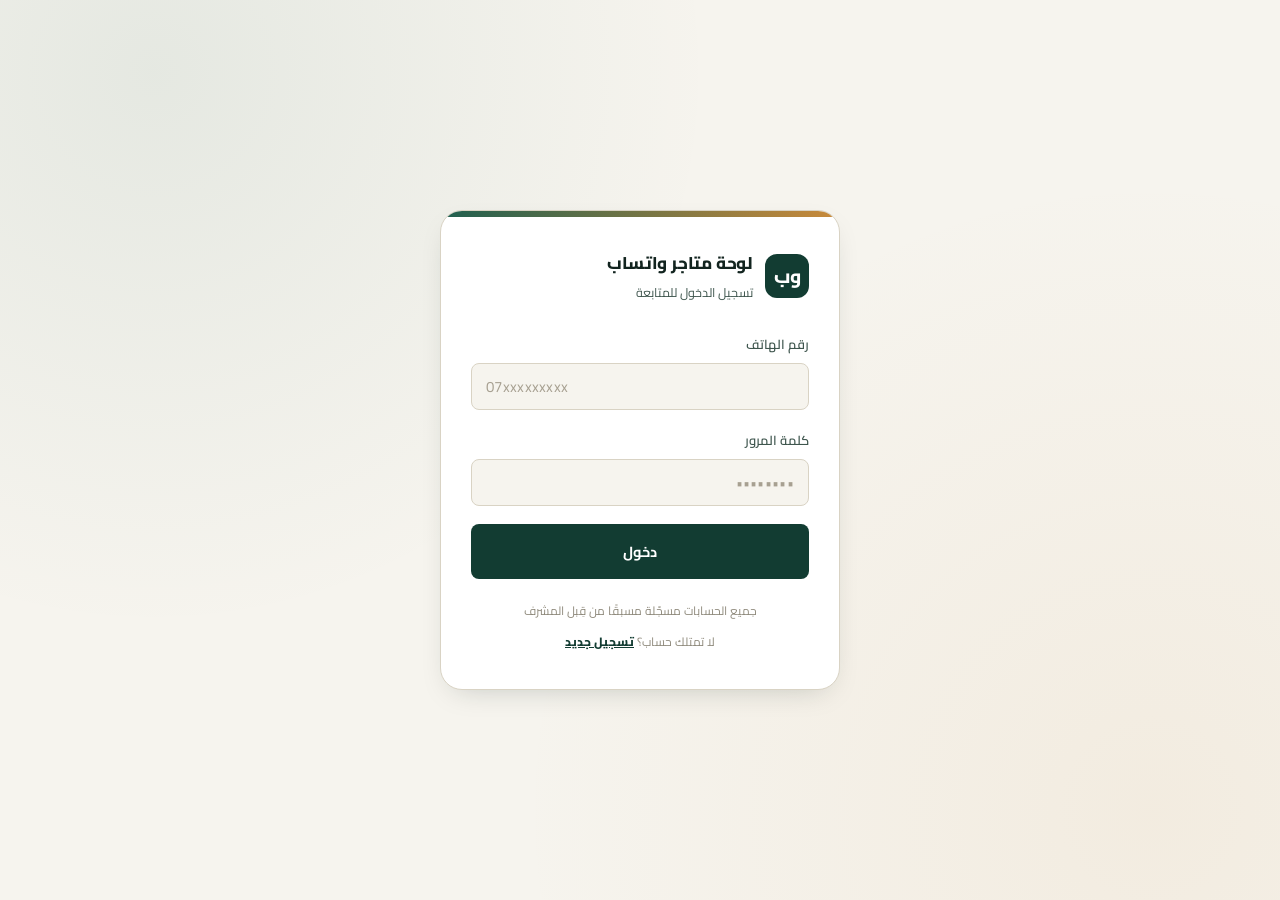
==== commit 69a2c9f7: "Update index.html" ====
--- a/index.html
+++ b/index.html
@@ -37,7 +37,13 @@
         <button type="submit" class="btn btn-primary" id="login-submit">دخول</button>
       </form>
 
-      <div class="login-foot">جميع الحسابات مسجّلة مسبقًا من قِبل المشرف</div>
+      <div class="login-foot">
+        جميع الحسابات مسجّلة مسبقًا من قِبل المشرف
+        <div style="margin-top:8px;">
+          لا تمتلك حساب؟
+          <a href="register.html" style="color:var(--palm-deep);text-decoration:underline;font-weight:800;">تسجيل جديد</a>
+        </div>
+      </div>
     </div>
   </div>
 </div>
@@ -68,6 +74,7 @@
       <button class="nav-item active" data-tab="a-overview"><span class="ic">◆</span> نظرة عامة</button>
       <button class="nav-item" data-tab="a-stores"><span class="ic">▤</span> المتاجر</button>
       <button class="nav-item" data-tab="a-channels"><span class="ic">⛭</span> القنوات</button>
+      <button class="nav-item" data-tab="a-wa-messages"><span class="ic">◐</span> رسائل واتساب</button>
       <button class="nav-item" data-tab="a-api"><span class="ic">◈</span> إعدادات الذكاء الاصطناعي</button>
       <button class="nav-item" data-tab="a-announcements"><span class="ic">◉</span> الإعلانات</button>
       <button class="nav-item" data-tab="a-complaints"><span class="ic">✉</span> الشكاوى <span class="notif-dot" id="notif-dot-a-complaints"></span></button>
@@ -105,9 +112,8 @@
         <div class="topbar">
           <div>
             <h2>إدارة المتاجر</h2>
-            <div class="sub">إضافة وتعديل المتاجر ومنتجاتها وربط واتساب</div>
-          </div>
-          <button class="btn btn-primary" id="btn-add-store">+ إضافة متجر</button>
+            <div class="sub">التعديل، تمديد/إلغاء الاشتراك، الزبائن، القنوات المتصلة — التسجيل يتم ذاتيًا عبر صفحة إنشاء حساب فقط</div>
+          </div>
         </div>
         <div class="panel">
           <div class="panel-head">
@@ -132,6 +138,106 @@
       </section>
 
       <!-- إعدادات API -->
+      <!-- رسائل واتساب -->
+      <section class="tab-panel hidden" id="tab-a-wa-messages">
+        <div class="topbar">
+          <div>
+            <h2>رسائل واتساب</h2>
+            <div class="sub">اربط رقمين منفصلين: واحد لرموز التحقق عند التسجيل، وواحد لإرسال رسائل مؤقتة للتجار</div>
+          </div>
+        </div>
+
+        <!-- ربط رقم رموز التحقق (OTP) -->
+        <div class="panel">
+          <div class="panel-head"><h3>ربط رقم رموز التحقق (تسجيل حساب جديد)</h3></div>
+          <p style="color:var(--ink-soft);font-size:12.5px;margin:-6px 0 14px;">هذا الرقم منفصل عن رقم "إرسال رسائل واتساب" بالأسفل — يُستخدم فقط لإرسال كود التحقق المكوّن من 6 أرقام لحظة إنشاء حساب تاجر جديد بصفحة التسجيل.</p>
+
+          <div id="otp-admin-state-disconnected">
+            <p style="color:var(--ink-soft);font-size:13.5px;margin:0 0 14px;">لا يوجد رقم مربوط حاليًا. بدون ربطه، ستفشل عملية إنشاء حساب جديد عند خطوة إرسال كود التحقق.</p>
+            <button class="btn btn-primary btn-sm" id="btn-otp-admin-connect">ربط رقم جديد</button>
+          </div>
+
+          <div id="otp-admin-state-loading" class="hidden">
+            <p style="color:var(--ink-soft);font-size:13.5px;">جارٍ التحضير، انتظر لحظات...</p>
+          </div>
+
+          <div id="otp-admin-state-qr" class="hidden" style="text-align:center;">
+            <p style="color:var(--ink-soft);font-size:13.5px;margin-bottom:12px;">افتح واتساب على الرقم المطلوب ربطه ← الأجهزة المرتبطة ← ربط جهاز ← امسح الرمز:</p>
+            <img id="otp-admin-qr-img" src="" alt="QR" style="width:220px;height:220px;border:1px solid var(--line);border-radius:var(--radius-s);padding:8px;background:#fff;" />
+            <div style="margin-top:12px;"><button class="btn btn-outline btn-sm" id="btn-otp-admin-refresh-qr">تحديث الرمز</button></div>
+          </div>
+
+          <div id="otp-admin-state-connected" class="hidden">
+            <div class="checkbox-row" style="margin-bottom:14px;">
+              <span class="badge ok">متصل</span>
+              <span id="otp-admin-connected-number" style="font-family:var(--font-mono);"></span>
+            </div>
+            <button class="btn btn-bad btn-sm" id="btn-otp-admin-disconnect">فصل الرقم</button>
+          </div>
+        </div>
+
+        <!-- حالة الربط -->
+        <div class="panel">
+          <div class="panel-head"><h3>ربط رقم الإرسال (رسائل جماعية/مخصصة)</h3></div>
+
+          <div id="wa-admin-state-disconnected">
+            <p style="color:var(--ink-soft);font-size:13.5px;margin:0 0 14px;">لا يوجد رقم مربوط حاليًا. اضغط الزر أدناه لإظهار رمز QR وربط أي رقم واتساب تختاره.</p>
+            <button class="btn btn-primary btn-sm" id="btn-wa-admin-connect">ربط رقم جديد</button>
+          </div>
+
+          <div id="wa-admin-state-loading" class="hidden">
+            <p style="color:var(--ink-soft);font-size:13.5px;">جارٍ التحضير، انتظر لحظات...</p>
+          </div>
+
+          <div id="wa-admin-state-qr" class="hidden" style="text-align:center;">
+            <p style="color:var(--ink-soft);font-size:13.5px;margin-bottom:12px;">افتح واتساب على الرقم المطلوب ربطه ← الأجهزة المرتبطة ← ربط جهاز ← امسح الرمز:</p>
+            <img id="wa-admin-qr-img" src="" alt="QR" style="width:220px;height:220px;border:1px solid var(--line);border-radius:var(--radius-s);padding:8px;background:#fff;" />
+            <div style="margin-top:12px;"><button class="btn btn-outline btn-sm" id="btn-wa-admin-refresh-qr">تحديث الرمز</button></div>
+          </div>
+
+          <div id="wa-admin-state-connected" class="hidden">
+            <div class="checkbox-row" style="margin-bottom:14px;">
+              <span class="badge ok">متصل</span>
+              <span id="wa-admin-connected-number" style="font-family:var(--font-mono);"></span>
+            </div>
+            <button class="btn btn-bad btn-sm" id="btn-wa-admin-disconnect">فصل الرقم</button>
+          </div>
+        </div>
+
+        <!-- إرسال رسالة -->
+        <div class="panel">
+          <div class="panel-head"><h3>إرسال رسالة</h3></div>
+          <div class="form-grid">
+            <div class="field" style="grid-column:1/-1;">
+              <label>الجهة المستهدفة</label>
+              <select id="wa-msg-target">
+                <option value="all">كل التجار المسجلين (جدول الاشتراك)</option>
+                <option value="custom">رقم مخصص</option>
+              </select>
+            </div>
+            <div class="field hidden" id="wa-msg-custom-phone-field">
+              <label>رقم الهاتف المخصص</label>
+              <input type="tel" id="wa-msg-custom-phone" placeholder="07xxxxxxxxx" inputmode="numeric" style="font-family:var(--font-mono);">
+            </div>
+            <div class="field" style="grid-column:1/-1;">
+              <label>نص الرسالة</label>
+              <textarea id="wa-msg-text" rows="4" placeholder="اكتب نص الرسالة هنا..."></textarea>
+            </div>
+          </div>
+          <div style="margin-top:14px;display:flex;align-items:center;gap:12px;flex-wrap:wrap;">
+            <button class="btn btn-primary btn-sm" id="btn-wa-msg-send">إرسال</button>
+            <span id="wa-msg-recipient-count" style="font-size:12.5px;color:var(--ink-soft);"></span>
+          </div>
+
+          <div id="wa-bulk-progress" class="hidden" style="margin-top:16px;">
+            <div class="sub" id="wa-bulk-progress-label">جارٍ الإرسال...</div>
+            <div style="background:var(--paper);border:1px solid var(--line);border-radius:var(--radius-s);height:10px;overflow:hidden;margin-top:6px;">
+              <div id="wa-bulk-progress-bar" style="background:var(--palm);height:100%;width:0%;transition:width .3s ease;"></div>
+            </div>
+          </div>
+        </div>
+      </section>
+
       <section class="tab-panel hidden" id="tab-a-api">
         <div class="topbar">
           <div>
@@ -769,6 +875,26 @@
           <option value="suspended">موقوف</option>
         </select>
       </div>
+      <div class="field">
+        <label>خطة الاشتراك</label>
+        <select id="f-plan">
+          <option value="free">مجانية (7 أيام)</option>
+          <option value="month">شهرية</option>
+          <option value="year">سنوية</option>
+        </select>
+      </div>
+      <div class="field">
+        <label>حالة الاشتراك</label>
+        <select id="f-is-active">
+          <option value="true">ساري</option>
+          <option value="false">منتهي (يحتاج تجديد)</option>
+        </select>
+      </div>
+      <div class="field">
+        <label>تاريخ نفاذ الاشتراك</label>
+        <input type="date" id="f-expires-at">
+        <div style="margin-top:6px;"><button type="button" class="btn btn-outline btn-sm" id="btn-extend-30">+ تمديد 30 يوم</button></div>
+      </div>
       <div class="field" style="grid-column:1/-1;">
         <label>رابط / بيانات الباركود للربط على واتساب</label>
         <input type="text" id="f-barcode" placeholder="رابط الربط أو نص QR">
@@ -808,6 +934,17 @@
         <tbody id="admin-customers-tbody"></tbody>
       </table>
     </div>
+  </div>
+</div>
+
+<!-- مودال قنوات متجر (من لوحة الأدمن) -->
+<div class="modal-backdrop" id="modal-store-channels">
+  <div class="modal">
+    <div class="modal-head">
+      <h3 id="channels-modal-title">قنوات المتجر</h3>
+      <button class="modal-close" data-close="modal-store-channels">✕</button>
+    </div>
+    <div id="admin-channels-body"></div>
   </div>
 </div>
 
--- a/assets/style.css
+++ b/assets/style.css
@@ -219,6 +219,7 @@
   margin-bottom: 16px;
 }
 .login-alert.show { display: block; }
+.login-alert a { text-decoration: underline; font-weight: 800; color: inherit; }
 
 .login-foot {
   margin-top: 20px;
@@ -289,6 +290,22 @@
 .nav-item:hover { background: rgba(255,255,255,0.06); color: #fff; }
 .nav-item.active { background: rgba(255,255,255,0.14); color: #fff; }
 .nav-item .ic { font-size: 17px; width: 20px; text-align: center; }
+
+/* نقطة إشعار حمراء على عناصر القائمة الجانبية (إعلانات جديدة / شكاوى جديدة) */
+.nav-item { position: relative; }
+.nav-item .notif-dot {
+  display: none;
+  position: absolute;
+  top: 7px;
+  right: 10px;
+  width: 9px;
+  height: 9px;
+  border-radius: 50%;
+  background: #e0483a;
+  border: 1.5px solid var(--palm-deep);
+  box-shadow: 0 0 0 2px rgba(224,72,58,0.25);
+}
+.nav-item.has-notif .notif-dot { display: block; }
 
 .sidebar-foot {
   margin-top: auto;
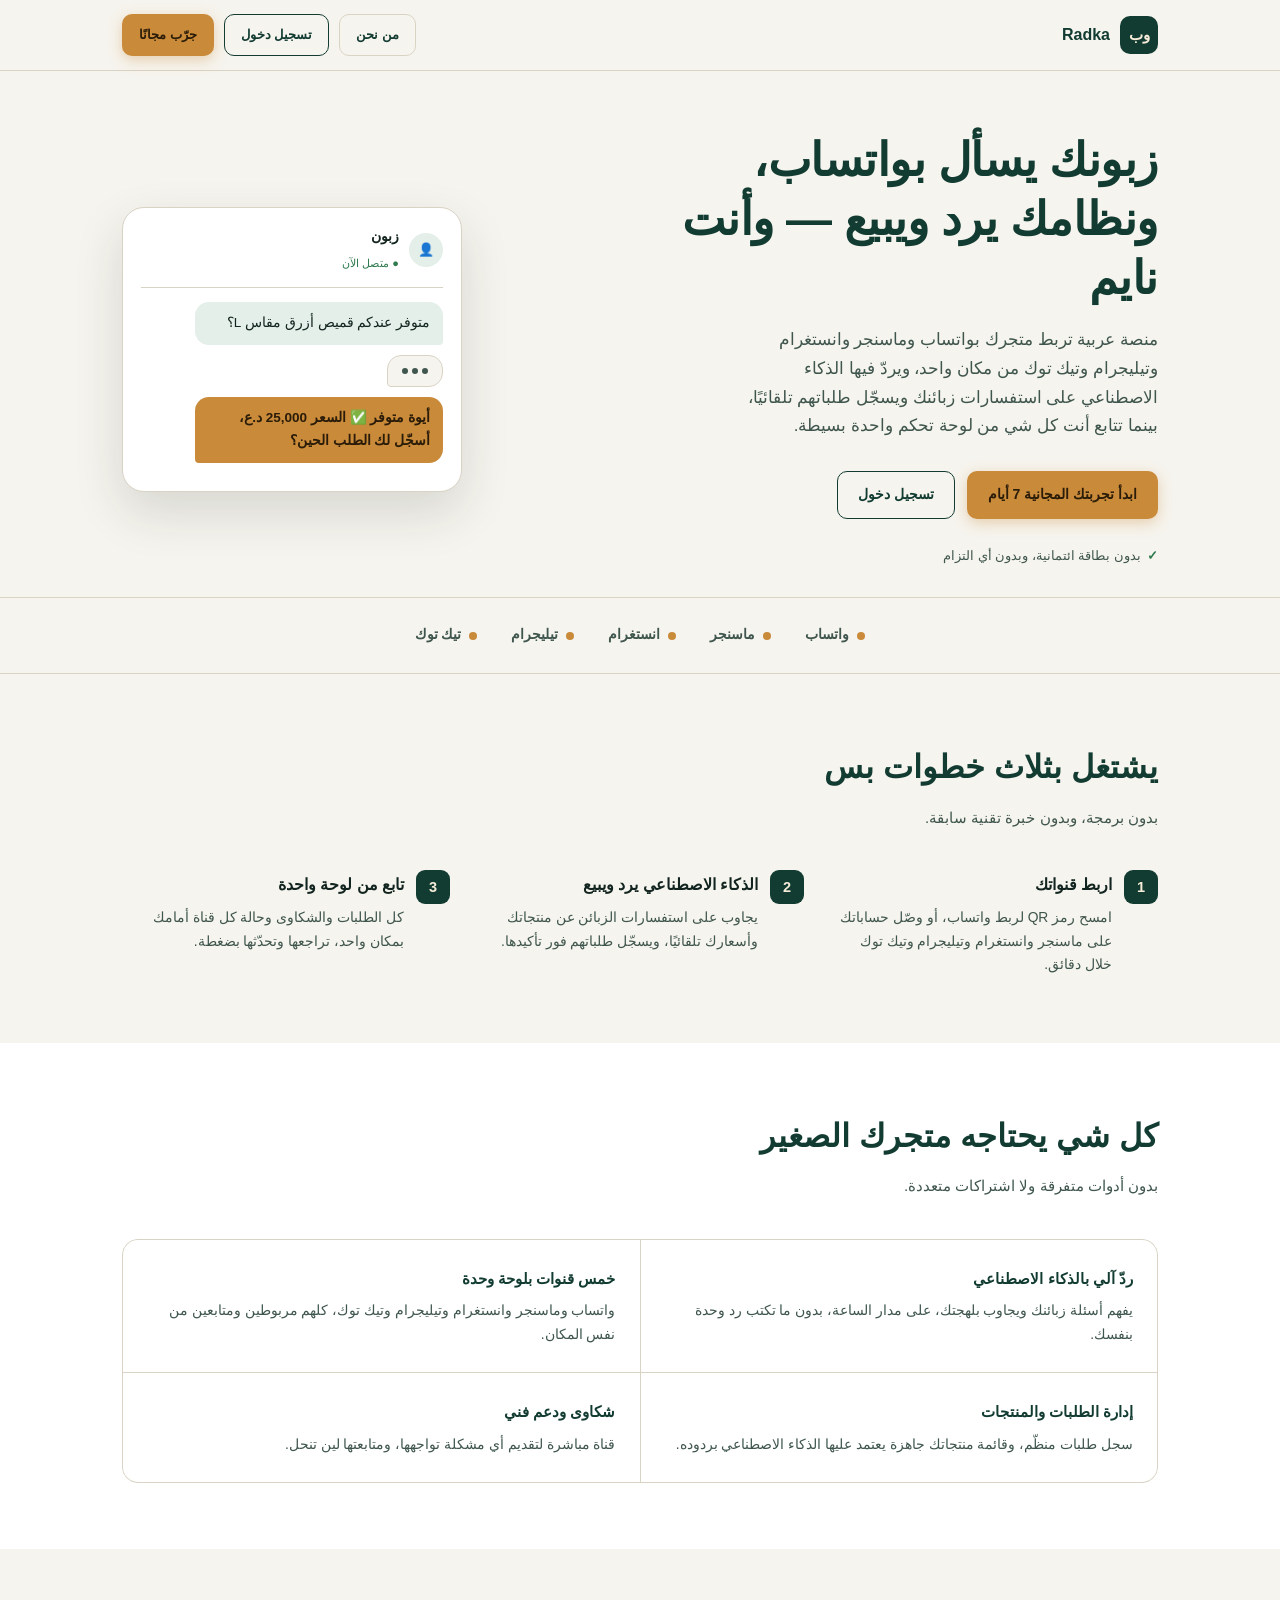
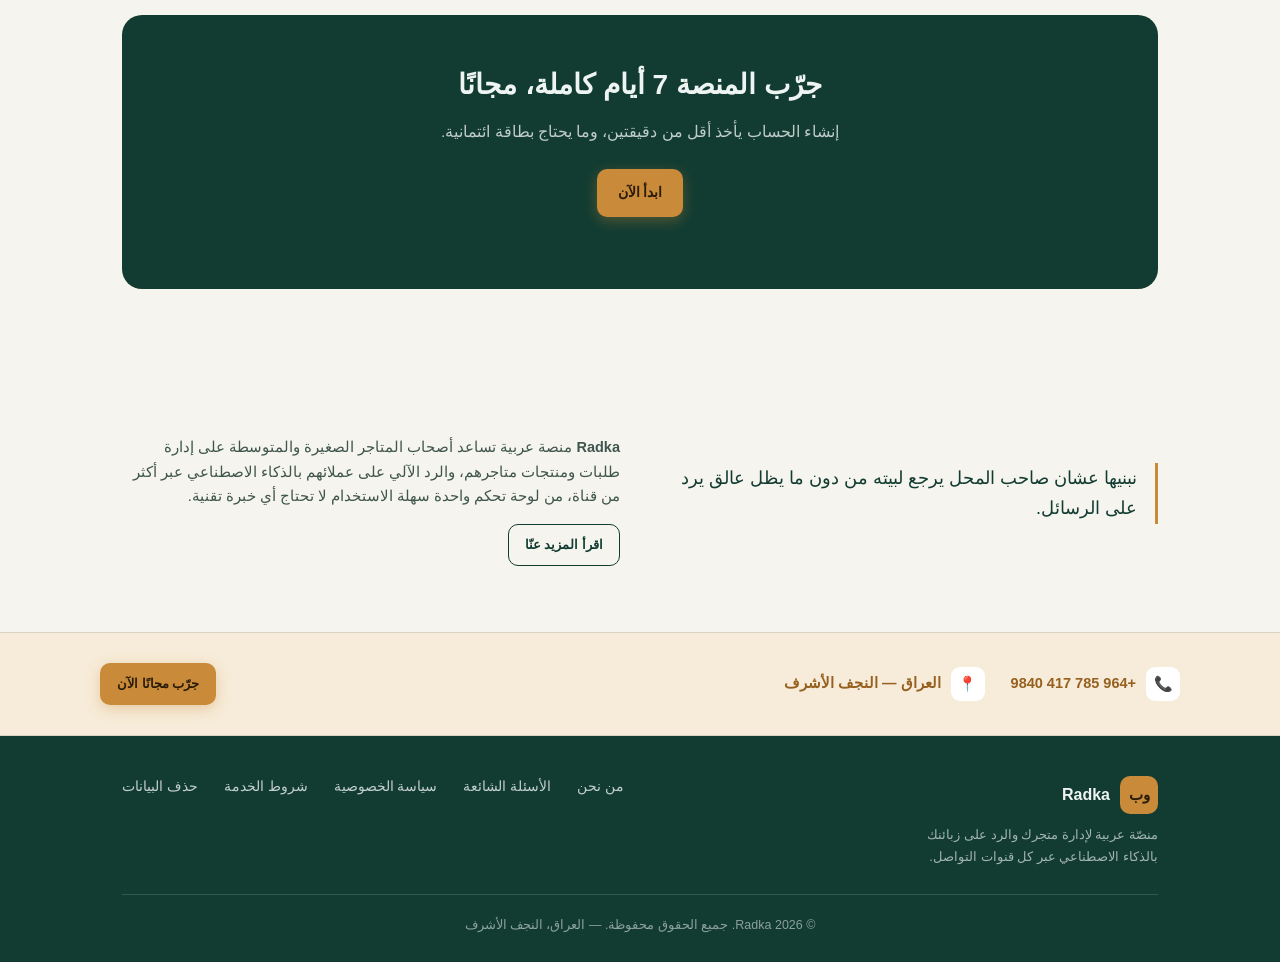
==== commit f4974b19: "Update index.html" ====
--- a/index.html
+++ b/index.html
@@ -3,1069 +3,344 @@
 <head>
 <meta charset="UTF-8" />
 <meta name="viewport" content="width=device-width, initial-scale=1.0, maximum-scale=1" />
-<title>لوحة تحكم متاجر واتساب</title>
-<link rel="stylesheet" href="assets/style.css" />
+<title>Radka — دكانك الرقمي على واتساب وكل القنوات</title>
+<meta name="description" content="ردّ فوري بالذكاء الاصطناعي على زبائنك عبر واتساب وماسنجر وانستغرام وتيليجرام وتيك توك، وأدر طلبات متجرك كلها من لوحة واحدة." />
+<style>
+  :root {
+    --ink: #12241f;
+    --ink-soft: #3f564e;
+    --paper: #f6f4ee;
+    --paper-raised: #ffffff;
+    --line: #d9d3c4;
+    --palm: #1f5f4f;
+    --palm-deep: #123c32;
+    --palm-tint: #e4efe9;
+    --gold: #c98a3a;
+    --gold-deep: #96601f;
+    --gold-tint: #f7ecd9;
+    --ok: #2f7a4f;
+    --font: -apple-system, BlinkMacSystemFont, "Segoe UI", Tahoma, Arial, sans-serif;
+    --font-mono: "Courier New", monospace;
+  }
+  * { box-sizing: border-box; }
+  html { scroll-behavior: smooth; }
+  body {
+    margin: 0;
+    background: var(--paper);
+    color: var(--ink);
+    font-family: var(--font);
+    line-height: 1.7;
+    font-size: 15.5px;
+  }
+  a { color: inherit; }
+  img { max-width: 100%; display: block; }
+  .wrap { max-width: 1080px; margin: 0 auto; padding: 0 22px; }
+
+  /* ===== خلفية زخرفية هادئة (نخيل مبسّط بخطوط) ===== */
+  .palm-mark {
+    position: absolute; inset: 0; overflow: hidden; pointer-events: none;
+    opacity: .06;
+  }
+  .palm-mark svg { position: absolute; top: -60px; left: -80px; width: 420px; height: 420px; }
+
+  /* ===== نافبار ===== */
+  .nav {
+    position: sticky; top: 0; z-index: 40;
+    background: rgba(246,244,238,.92); backdrop-filter: blur(6px);
+    border-bottom: 1px solid var(--line);
+  }
+  .nav-inner { display: flex; align-items: center; justify-content: space-between; padding: 14px 22px; max-width: 1080px; margin: 0 auto; gap: 12px; }
+  .brand { display: flex; align-items: center; gap: 10px; text-decoration: none; }
+  .brand .glyph {
+    width: 38px; height: 38px; border-radius: 10px; background: var(--palm-deep); color: var(--gold-tint);
+    display: flex; align-items: center; justify-content: center; font-weight: 800; font-size: 15px; flex-shrink: 0;
+  }
+  .brand b { font-size: 16px; color: var(--palm-deep); }
+  .nav-actions { display: flex; align-items: center; gap: 10px; }
+
+  .btn {
+    display: inline-flex; align-items: center; justify-content: center; gap: 6px;
+    padding: 11px 20px; border-radius: 10px; font-weight: 800; font-size: 14px;
+    text-decoration: none; border: 1.5px solid transparent; cursor: pointer; transition: transform .12s, box-shadow .12s;
+  }
+  .btn-gold { background: var(--gold); color: #2a1c08; box-shadow: 0 4px 14px rgba(201,138,58,.35); }
+  .btn-gold:hover { transform: translateY(-1px); box-shadow: 0 6px 18px rgba(201,138,58,.45); }
+  .btn-outline { background: transparent; color: var(--palm-deep); border-color: var(--palm-deep); }
+  .btn-outline:hover { background: var(--palm-tint); }
+  .btn-ghost { background: transparent; color: var(--palm-deep); border-color: var(--line); }
+  .btn-ghost:hover { border-color: var(--palm-deep); }
+  .btn-sm { padding: 9px 16px; font-size: 13px; }
+
+  /* ===== الهيرو ===== */
+  .hero { position: relative; overflow: hidden; padding: 60px 0 30px; }
+  .hero-grid { display: grid; grid-template-columns: 1.15fr 1fr; gap: 40px; align-items: center; }
+  .eyebrow-none { } /* لا نستخدم eyebrow — العنوان يتكلم عن نفسه */
+  .hero h1 {
+    font-size: clamp(30px, 4.4vw, 46px); line-height: 1.28; margin: 0 0 18px; color: var(--palm-deep);
+    letter-spacing: -.01em;
+  }
+  .hero p.lead { font-size: 17px; color: var(--ink-soft); margin: 0 0 30px; max-width: 46ch; }
+  .hero-cta { display: flex; flex-wrap: wrap; gap: 12px; margin-bottom: 26px; }
+  .hero-note { font-size: 13px; color: var(--ink-soft); display: flex; align-items: center; gap: 6px; }
+  .hero-note::before { content: "✓"; color: var(--ok); font-weight: 900; }
+
+  /* ===== موك-أب المحادثة (اللحظة المميزة الوحيدة بالصفحة) ===== */
+  .phone-mock {
+    background: var(--paper-raised); border: 1px solid var(--line); border-radius: 22px;
+    padding: 18px; box-shadow: 0 20px 50px rgba(18,36,31,.14); max-width: 340px; margin-inline-start: auto;
+  }
+  .phone-head { display: flex; align-items: center; gap: 10px; padding-bottom: 12px; border-bottom: 1px solid var(--line); margin-bottom: 14px; }
+  .phone-head .av { width: 34px; height: 34px; border-radius: 50%; background: var(--palm-tint); color: var(--palm-deep); display: flex; align-items: center; justify-content: center; font-weight: 800; font-size: 13px; }
+  .phone-head b { font-size: 13.5px; display: block; }
+  .phone-head span { font-size: 11px; color: var(--ok); }
+  .bubble {
+    max-width: 82%; padding: 10px 13px; border-radius: 14px; font-size: 13.5px; margin-bottom: 10px;
+    opacity: 0; transform: translateY(8px); animation: bubbleIn .5s ease forwards;
+  }
+  .bubble.in { background: var(--palm-tint); color: var(--ink); border-bottom-right-radius: 4px; margin-inline-end: auto; animation-delay: .3s; }
+  .bubble.typing { background: var(--paper); border: 1px solid var(--line); display: inline-flex; gap: 4px; padding: 12px 14px; border-bottom-left-radius: 4px; animation-delay: 1.3s; }
+  .bubble.typing span { width: 6px; height: 6px; border-radius: 50%; background: var(--ink-soft); animation: dot 1s infinite; }
+  .bubble.typing span:nth-child(2) { animation-delay: .15s; }
+  .bubble.typing span:nth-child(3) { animation-delay: .3s; }
+  .bubble.out { background: var(--gold); color: #2a1c08; border-bottom-left-radius: 4px; animation-delay: 2.3s; font-weight: 600; }
+  @keyframes bubbleIn { to { opacity: 1; transform: translateY(0); } }
+  @keyframes dot { 0%, 60%, 100% { opacity: .3; } 30% { opacity: 1; } }
+  @media (prefers-reduced-motion: reduce) {
+    .bubble { animation: none; opacity: 1; transform: none; }
+  }
+
+  /* ===== شريط القنوات ===== */
+  .channels-strip { padding: 26px 0; border-top: 1px solid var(--line); border-bottom: 1px solid var(--line); }
+  .channels-row { display: flex; justify-content: center; align-items: center; gap: 34px; flex-wrap: wrap; color: var(--ink-soft); font-size: 13.5px; font-weight: 700; }
+  .channels-row span { display: flex; align-items: center; gap: 8px; }
+  .channels-row .dot { width: 8px; height: 8px; border-radius: 50%; background: var(--gold); }
+
+  /* ===== قسم عام ===== */
+  section { padding: 66px 0; }
+  .section-head { max-width: 54ch; margin-bottom: 40px; }
+  .section-head h2 { font-size: clamp(24px, 3vw, 32px); color: var(--palm-deep); margin: 0 0 10px; }
+  .section-head p { color: var(--ink-soft); margin: 0; font-size: 15px; }
+
+  /* ===== كيف يعمل (خطوات فعلية) ===== */
+  .steps { display: grid; grid-template-columns: repeat(3, 1fr); gap: 26px; counter-reset: step; }
+  .step { position: relative; padding-inline-start: 46px; }
+  .step::before {
+    counter-increment: step; content: counter(step);
+    position: absolute; right: 0; top: 0; width: 34px; height: 34px; border-radius: 9px;
+    background: var(--palm-deep); color: var(--gold-tint); font-weight: 800; font-size: 14.5px;
+    display: flex; align-items: center; justify-content: center;
+  }
+  .step h3 { font-size: 15.5px; margin: 2px 0 8px; color: var(--ink); }
+  .step p { font-size: 13.8px; color: var(--ink-soft); margin: 0; }
+
+  /* ===== المزايا ===== */
+  .features { background: var(--paper-raised); }
+  .feat-grid { display: grid; grid-template-columns: repeat(2, 1fr); gap: 1px; background: var(--line); border: 1px solid var(--line); border-radius: 16px; overflow: hidden; }
+  .feat { background: var(--paper-raised); padding: 26px 24px; }
+  .feat h3 { font-size: 15px; margin: 0 0 8px; color: var(--palm-deep); }
+  .feat p { font-size: 13.8px; color: var(--ink-soft); margin: 0; }
+
+  /* ===== CTA وسط الصفحة ===== */
+  .mid-cta { background: var(--palm-deep); border-radius: 20px; padding: 46px 36px; text-align: center; color: #eef4f1; }
+  .mid-cta h2 { font-size: clamp(22px, 3vw, 28px); margin: 0 0 10px; }
+  .mid-cta p { color: rgba(238,244,241,.78); margin: 0 0 24px; }
+  .mid-cta .hero-cta { justify-content: center; }
+
+  /* ===== من نحن (مختصر) ===== */
+  .about-box { display: grid; grid-template-columns: 1fr 1fr; gap: 40px; align-items: center; }
+  .about-box blockquote { margin: 0; font-size: 18px; color: var(--palm-deep); line-height: 1.7; border-inline-start: 3px solid var(--gold); padding-inline-start: 18px; }
+  .about-box .about-text p { color: var(--ink-soft); font-size: 14.5px; }
+
+  /* ===== التواصل ===== */
+  .contact-strip { background: var(--gold-tint); border-top: 1px solid var(--line); border-bottom: 1px solid var(--line); }
+  .contact-row { display: flex; flex-wrap: wrap; justify-content: space-between; align-items: center; gap: 18px; padding: 30px 0; }
+  .contact-items { display: flex; flex-wrap: wrap; gap: 26px; }
+  .contact-item { display: flex; align-items: center; gap: 10px; font-size: 14.5px; font-weight: 700; color: var(--gold-deep); }
+  .contact-item .ic { width: 34px; height: 34px; border-radius: 9px; background: var(--paper-raised); display: flex; align-items: center; justify-content: center; font-size: 15px; }
+
+  /* ===== فوتر ===== */
+  footer { background: var(--palm-deep); color: rgba(238,244,241,.85); padding: 40px 0 26px; }
+  .foot-top { display: flex; flex-wrap: wrap; justify-content: space-between; gap: 30px; padding-bottom: 26px; border-bottom: 1px solid rgba(238,244,241,.15); margin-bottom: 20px; }
+  .foot-brand .brand .glyph { background: var(--gold); color: #2a1c08; }
+  .foot-brand .brand b { color: #eef4f1; }
+  .foot-brand p { color: rgba(238,244,241,.65); font-size: 13px; max-width: 34ch; margin: 10px 0 0; }
+  .foot-links { display: flex; flex-wrap: wrap; gap: 12px 26px; }
+  .foot-links a { font-size: 13.5px; text-decoration: none; color: rgba(238,244,241,.8); }
+  .foot-links a:hover { color: #fff; text-decoration: underline; }
+  .foot-bottom { font-size: 12.5px; color: rgba(238,244,241,.55); text-align: center; }
+
+  /* ===== استجابة الجوال ===== */
+  @media (max-width: 860px) {
+    .hero-grid, .about-box { grid-template-columns: 1fr; }
+    .phone-mock { margin-inline: auto; margin-top: 30px; }
+    .steps, .feat-grid { grid-template-columns: 1fr; }
+    .nav-actions .btn-ghost { display: none; }
+  }
+</style>
 </head>
 <body>
 
-<!-- =========================================================
-     شاشة تسجيل الدخول
-========================================================= -->
-<div id="screen-login" class="screen active">
-  <div class="login-wrap">
-    <div class="login-card">
-      <div class="brand-mark">
-        <div class="glyph">وب</div>
-        <div class="text">
-          <h1>لوحة متاجر واتساب</h1>
-          <p>تسجيل الدخول للمتابعة</p>
-        </div>
-      </div>
-
-      <div class="login-alert" id="login-alert"></div>
-
-      <form id="login-form">
-        <div class="field">
-          <label for="login-phone">رقم الهاتف</label>
-          <input type="tel" id="login-phone" placeholder="07xxxxxxxxx" inputmode="numeric" autocomplete="off" />
-          <div class="field-error" id="phone-error">رقم الهاتف يجب أن يبدأ بـ 07 ويتكون من 11 رقم بالضبط.</div>
-        </div>
-        <div class="field">
-          <label for="login-password">كلمة المرور</label>
-          <input type="password" id="login-password" placeholder="••••••••" autocomplete="off" />
-        </div>
-        <button type="submit" class="btn btn-primary" id="login-submit">دخول</button>
-      </form>
-
-      <div class="login-foot">
-        جميع الحسابات مسجّلة مسبقًا من قِبل المشرف
-        <div style="margin-top:8px;">
-          لا تمتلك حساب؟
-          <a href="register.html" style="color:var(--palm-deep);text-decoration:underline;font-weight:800;">تسجيل جديد</a>
-        </div>
-      </div>
+<nav class="nav">
+  <div class="nav-inner">
+    <a href="#" class="brand"><span class="glyph">وب</span> <b>Radka</b></a>
+    <div class="nav-actions">
+      <a href="about.html" class="btn btn-ghost btn-sm">من نحن</a>
+      <a href="app.html" class="btn btn-outline btn-sm">تسجيل دخول</a>
+      <a href="register.html" class="btn btn-gold btn-sm">جرّب مجانًا</a>
+    </div>
+  </div>
+</nav>
+
+<!-- ===== الهيرو ===== -->
+<div class="hero">
+  <div class="wrap hero-grid">
+    <div>
+      <h1>زبونك يسأل بواتساب، ونظامك يرد ويبيع — وأنت نايم</h1>
+      <p class="lead">
+        منصة عربية تربط متجرك بواتساب وماسنجر وانستغرام وتيليجرام وتيك توك من مكان واحد،
+        ويردّ فيها الذكاء الاصطناعي على استفسارات زبائنك ويسجّل طلباتهم تلقائيًا، بينما تتابع
+        أنت كل شي من لوحة تحكم واحدة بسيطة.
+      </p>
+      <div class="hero-cta">
+        <a href="register.html" class="btn btn-gold">ابدأ تجربتك المجانية 7 أيام</a>
+        <a href="app.html" class="btn btn-outline">تسجيل دخول</a>
+      </div>
+      <div class="hero-note">بدون بطاقة ائتمانية، وبدون أي التزام</div>
+    </div>
+
+    <div class="phone-mock">
+      <div class="phone-head">
+        <div class="av">👤</div>
+        <div><b>زبون</b><span>● متصل الآن</span></div>
+      </div>
+      <div class="bubble in">متوفر عندكم قميص أزرق مقاس L؟</div>
+      <div class="bubble typing"><span></span><span></span><span></span></div>
+      <div class="bubble out">أيوة متوفر ✅ السعر 25,000 د.ع، أسجّل لك الطلب الحين؟</div>
     </div>
   </div>
 </div>
 
-<!-- =========================================================
-     شاشة لوحة المشرف (الأدمن)
-========================================================= -->
-<div id="screen-admin" class="screen">
-  <div class="mobile-topbar">
-    <div style="display:flex;align-items:center;gap:10px;">
-      <div class="glyph">وب</div>
-      <b>لوحة المشرف</b>
-    </div>
-    <button id="admin-menu-toggle">☰</button>
-  </div>
-  <div class="sidebar-scrim" id="admin-scrim"></div>
-
-  <div class="app-shell">
-    <aside class="sidebar" id="admin-sidebar">
-      <div class="brand-mark">
-        <div class="glyph">وب</div>
-        <div class="text">
-          <h1>لوحة المشرف</h1>
-          <p>إدارة كاملة للنظام</p>
-        </div>
-      </div>
-
-      <button class="nav-item active" data-tab="a-overview"><span class="ic">◆</span> نظرة عامة</button>
-      <button class="nav-item" data-tab="a-stores"><span class="ic">▤</span> المتاجر</button>
-      <button class="nav-item" data-tab="a-channels"><span class="ic">⛭</span> القنوات</button>
-      <button class="nav-item" data-tab="a-wa-messages"><span class="ic">◐</span> رسائل واتساب</button>
-      <button class="nav-item" data-tab="a-api"><span class="ic">◈</span> إعدادات الذكاء الاصطناعي</button>
-      <button class="nav-item" data-tab="a-announcements"><span class="ic">◉</span> الإعلانات</button>
-      <button class="nav-item" data-tab="a-complaints"><span class="ic">✉</span> الشكاوى <span class="notif-dot" id="notif-dot-a-complaints"></span></button>
-
-      <div class="sidebar-foot">
-        <div class="who"><b id="admin-name-label">المشرف العام</b>مشرف النظام</div>
-        <button class="btn btn-ghost btn-sm" id="admin-logout" style="width:100%;justify-content:flex-start;color:rgba(238,244,241,0.7)">⇦ تسجيل الخروج</button>
-      </div>
-    </aside>
-
-    <main class="main">
-      <!-- نظرة عامة -->
-      <section class="tab-panel" id="tab-a-overview">
-        <div class="topbar">
-          <div>
-            <h2>نظرة عامة</h2>
-            <div class="sub">ملخص شامل عن المتاجر والطلبات في النظام</div>
-          </div>
-        </div>
-        <div class="stat-grid" id="admin-stats"></div>
-        <div class="panel">
-          <div class="panel-head">
-            <div>
-              <h3>أحدث المتاجر</h3>
-              <div class="sub">آخر المتاجر المضافة إلى النظام</div>
-            </div>
-            <button class="btn btn-outline btn-sm" data-goto="a-stores">عرض الكل</button>
-          </div>
-          <div class="card-grid" id="admin-recent-stores"></div>
-        </div>
-      </section>
-
-      <!-- المتاجر -->
-      <section class="tab-panel hidden" id="tab-a-stores">
-        <div class="topbar">
-          <div>
-            <h2>إدارة المتاجر</h2>
-            <div class="sub">التعديل، تمديد/إلغاء الاشتراك، الزبائن، القنوات المتصلة — التسجيل يتم ذاتيًا عبر صفحة إنشاء حساب فقط</div>
-          </div>
-        </div>
-        <div class="panel">
-          <div class="panel-head">
-            <div><h3>كل المتاجر</h3><div class="sub" id="stores-count-label">0 متجر</div></div>
-            <input type="text" id="store-search" placeholder="بحث بالاسم أو رقم الهاتف..." style="padding:9px 13px;border-radius:8px;border:1.5px solid var(--line);font-size:13px;min-width:220px;">
-          </div>
-          <div class="card-grid" id="stores-grid"></div>
-        </div>
-      </section>
-
-      <!-- القنوات -->
-      <section class="tab-panel hidden" id="tab-a-channels">
-        <div class="topbar">
-          <div>
-            <h2>إدارة القنوات</h2>
-            <div class="sub">تحكّم بإظهار/إخفاء أو تفعيل/إغلاق أي قناة — عامًا لكل المتاجر، أو استثناء لمتاجر محددة</div>
-          </div>
-        </div>
-        <div class="panel">
-          <div id="admin-channels-list"></div>
-        </div>
-      </section>
-
-      <!-- إعدادات API -->
-      <!-- رسائل واتساب -->
-      <section class="tab-panel hidden" id="tab-a-wa-messages">
-        <div class="topbar">
-          <div>
-            <h2>رسائل واتساب</h2>
-            <div class="sub">اربط رقمين منفصلين: واحد لرموز التحقق عند التسجيل، وواحد لإرسال رسائل مؤقتة للتجار</div>
-          </div>
-        </div>
-
-        <!-- ربط رقم رموز التحقق (OTP) -->
-        <div class="panel">
-          <div class="panel-head"><h3>ربط رقم رموز التحقق (تسجيل حساب جديد)</h3></div>
-          <p style="color:var(--ink-soft);font-size:12.5px;margin:-6px 0 14px;">هذا الرقم منفصل عن رقم "إرسال رسائل واتساب" بالأسفل — يُستخدم فقط لإرسال كود التحقق المكوّن من 6 أرقام لحظة إنشاء حساب تاجر جديد بصفحة التسجيل.</p>
-
-          <div id="otp-admin-state-disconnected">
-            <p style="color:var(--ink-soft);font-size:13.5px;margin:0 0 14px;">لا يوجد رقم مربوط حاليًا. بدون ربطه، ستفشل عملية إنشاء حساب جديد عند خطوة إرسال كود التحقق.</p>
-            <button class="btn btn-primary btn-sm" id="btn-otp-admin-connect">ربط رقم جديد</button>
-          </div>
-
-          <div id="otp-admin-state-loading" class="hidden">
-            <p style="color:var(--ink-soft);font-size:13.5px;">جارٍ التحضير، انتظر لحظات...</p>
-          </div>
-
-          <div id="otp-admin-state-qr" class="hidden" style="text-align:center;">
-            <p style="color:var(--ink-soft);font-size:13.5px;margin-bottom:12px;">افتح واتساب على الرقم المطلوب ربطه ← الأجهزة المرتبطة ← ربط جهاز ← امسح الرمز:</p>
-            <img id="otp-admin-qr-img" src="" alt="QR" style="width:220px;height:220px;border:1px solid var(--line);border-radius:var(--radius-s);padding:8px;background:#fff;" />
-            <div style="margin-top:12px;"><button class="btn btn-outline btn-sm" id="btn-otp-admin-refresh-qr">تحديث الرمز</button></div>
-          </div>
-
-          <div id="otp-admin-state-connected" class="hidden">
-            <div class="checkbox-row" style="margin-bottom:14px;">
-              <span class="badge ok">متصل</span>
-              <span id="otp-admin-connected-number" style="font-family:var(--font-mono);"></span>
-            </div>
-            <button class="btn btn-bad btn-sm" id="btn-otp-admin-disconnect">فصل الرقم</button>
-          </div>
-        </div>
-
-        <!-- حالة الربط -->
-        <div class="panel">
-          <div class="panel-head"><h3>ربط رقم الإرسال (رسائل جماعية/مخصصة)</h3></div>
-
-          <div id="wa-admin-state-disconnected">
-            <p style="color:var(--ink-soft);font-size:13.5px;margin:0 0 14px;">لا يوجد رقم مربوط حاليًا. اضغط الزر أدناه لإظهار رمز QR وربط أي رقم واتساب تختاره.</p>
-            <button class="btn btn-primary btn-sm" id="btn-wa-admin-connect">ربط رقم جديد</button>
-          </div>
-
-          <div id="wa-admin-state-loading" class="hidden">
-            <p style="color:var(--ink-soft);font-size:13.5px;">جارٍ التحضير، انتظر لحظات...</p>
-          </div>
-
-          <div id="wa-admin-state-qr" class="hidden" style="text-align:center;">
-            <p style="color:var(--ink-soft);font-size:13.5px;margin-bottom:12px;">افتح واتساب على الرقم المطلوب ربطه ← الأجهزة المرتبطة ← ربط جهاز ← امسح الرمز:</p>
-            <img id="wa-admin-qr-img" src="" alt="QR" style="width:220px;height:220px;border:1px solid var(--line);border-radius:var(--radius-s);padding:8px;background:#fff;" />
-            <div style="margin-top:12px;"><button class="btn btn-outline btn-sm" id="btn-wa-admin-refresh-qr">تحديث الرمز</button></div>
-          </div>
-
-          <div id="wa-admin-state-connected" class="hidden">
-            <div class="checkbox-row" style="margin-bottom:14px;">
-              <span class="badge ok">متصل</span>
-              <span id="wa-admin-connected-number" style="font-family:var(--font-mono);"></span>
-            </div>
-            <button class="btn btn-bad btn-sm" id="btn-wa-admin-disconnect">فصل الرقم</button>
-          </div>
-        </div>
-
-        <!-- إرسال رسالة -->
-        <div class="panel">
-          <div class="panel-head"><h3>إرسال رسالة</h3></div>
-          <div class="form-grid">
-            <div class="field" style="grid-column:1/-1;">
-              <label>الجهة المستهدفة</label>
-              <select id="wa-msg-target">
-                <option value="all">كل التجار المسجلين (جدول الاشتراك)</option>
-                <option value="custom">رقم مخصص</option>
-              </select>
-            </div>
-            <div class="field hidden" id="wa-msg-custom-phone-field">
-              <label>رقم الهاتف المخصص</label>
-              <input type="tel" id="wa-msg-custom-phone" placeholder="07xxxxxxxxx" inputmode="numeric" style="font-family:var(--font-mono);">
-            </div>
-            <div class="field" style="grid-column:1/-1;">
-              <label>نص الرسالة</label>
-              <textarea id="wa-msg-text" rows="4" placeholder="اكتب نص الرسالة هنا..."></textarea>
-            </div>
-          </div>
-          <div style="margin-top:14px;display:flex;align-items:center;gap:12px;flex-wrap:wrap;">
-            <button class="btn btn-primary btn-sm" id="btn-wa-msg-send">إرسال</button>
-            <span id="wa-msg-recipient-count" style="font-size:12.5px;color:var(--ink-soft);"></span>
-          </div>
-
-          <div id="wa-bulk-progress" class="hidden" style="margin-top:16px;">
-            <div class="sub" id="wa-bulk-progress-label">جارٍ الإرسال...</div>
-            <div style="background:var(--paper);border:1px solid var(--line);border-radius:var(--radius-s);height:10px;overflow:hidden;margin-top:6px;">
-              <div id="wa-bulk-progress-bar" style="background:var(--palm);height:100%;width:0%;transition:width .3s ease;"></div>
-            </div>
-          </div>
-        </div>
-      </section>
-
-      <section class="tab-panel hidden" id="tab-a-api">
-        <div class="topbar">
-          <div>
-            <h2>إعدادات الذكاء الاصطناعي</h2>
-            <div class="sub">مفتاح Gemini الأساسي، ومفتاح احتياطي واحد للضرورة القصوى فقط</div>
-          </div>
-        </div>
-        <div class="panel">
-          <div class="panel-head"><h3>المفتاح الأساسي (Gemini)</h3></div>
-          <div class="form-grid">
-            <div class="field" style="grid-column:1/-1;">
-              <label>مفتاح Gemini (AI Studio)</label>
-              <input type="text" id="gemini-api-key" placeholder="AQ.A******************************************" style="font-family:var(--font-mono)">
-            </div>
-            <div class="field" style="grid-column:1/-1;">
-              <label>نوع الموديل</label>
-              <input type="text" id="gemini-model" placeholder="gemini-3.6-flash" style="font-family:var(--font-mono)">
-            </div>
-          </div>
-          <div style="margin-top:14px;"><button class="btn btn-primary btn-sm" id="save-global-api">حفظ المفتاح الأساسي</button></div>
-        </div>
-
-        <div class="panel">
-          <div class="panel-head">
-            <div><h3>مفتاح احتياطي (للضرورة القصوى فقط)</h3><div class="sub">يُستخدم فقط إذا فشل المفتاح الأساسي تمامًا. يُفضّل الاكتفاء بمفتاح واحد هنا لتفادي أي تعقيد إضافي.</div></div>
-          </div>
-
-          <div class="form-grid" style="margin-bottom:14px;">
-            <div class="field">
-              <label>اسم وصفي (للتمييز فقط)</label>
-              <input type="text" id="pool-label" placeholder="مثال: احتياط للضرورة">
-            </div>
-            <div class="field">
-              <label>الموديل</label>
-              <input type="text" id="pool-model" placeholder="gemini-3.6-flash" style="font-family:var(--font-mono)">
-            </div>
-            <div class="field">
-              <label>مفتاح Gemini API</label>
-              <input type="text" id="pool-api-key" placeholder="المفتاح..." style="font-family:var(--font-mono)">
-            </div>
-          </div>
-          <div style="margin-bottom:18px;"><button class="btn btn-primary btn-sm" id="add-pool-key">+ إضافة كمفتاح احتياطي</button></div>
-
-          <div class="table-wrap">
-            <table>
-              <thead><tr><th>الاسم</th><th>الموديل</th><th>الحالة</th><th>إجراء</th></tr></thead>
-              <tbody id="ai-pool-tbody"></tbody>
-            </table>
-          </div>
-        </div>
-      </section>
-
-      <!-- الإعلانات -->
-      <section class="tab-panel hidden" id="tab-a-announcements">
-        <div class="topbar">
-          <div>
-            <h2>الإعلانات</h2>
-            <div class="sub">أرسل إعلانًا عامًا لكل المتاجر أو إعلانًا خاصًا لمتجر واحد</div>
-          </div>
-        </div>
-        <div class="panel">
-          <div class="panel-head"><h3>إعلان جديد</h3></div>
-          <div class="form-grid">
-            <div class="field">
-              <label>عنوان الإعلان</label>
-              <input type="text" id="ann-title" placeholder="مثال: صيانة مجدولة">
-            </div>
-            <div class="field">
-              <label>المتجر المستهدف</label>
-              <select id="ann-target">
-                <option value="">جميع المتاجر (عام)</option>
-              </select>
-            </div>
-            <div class="field" style="grid-column:1/-1;">
-              <label>نص الإعلان</label>
-              <textarea id="ann-message" rows="3" placeholder="اكتب نص الإعلان هنا..."></textarea>
-            </div>
-          </div>
-          <div style="margin-top:14px;"><button class="btn btn-primary btn-sm" id="send-announcement">نشر الإعلان</button></div>
-        </div>
-        <div class="panel">
-          <div class="panel-head"><h3>الإعلانات المرسلة</h3></div>
-          <div id="announcements-list"></div>
-        </div>
-      </section>
-
-      <!-- الشكاوى -->
-      <section class="tab-panel hidden" id="tab-a-complaints">
-        <div class="topbar">
-          <div>
-            <h2>شكاوى المتاجر</h2>
-            <div class="sub">الشكاوى المرسلة من أصحاب المتاجر</div>
-          </div>
-        </div>
-        <div class="panel">
-          <div class="table-wrap">
-            <table>
-              <thead><tr><th>المتجر</th><th>الموضوع</th><th>الرسالة</th><th>الحالة</th><th>التاريخ</th><th>إجراء</th></tr></thead>
-              <tbody id="complaints-tbody"></tbody>
-            </table>
-          </div>
-        </div>
-      </section>
-    </main>
+<!-- ===== شريط القنوات ===== -->
+<div class="channels-strip">
+  <div class="wrap channels-row">
+    <span><i class="dot"></i> واتساب</span>
+    <span><i class="dot"></i> ماسنجر</span>
+    <span><i class="dot"></i> انستغرام</span>
+    <span><i class="dot"></i> تيليجرام</span>
+    <span><i class="dot"></i> تيك توك</span>
   </div>
 </div>
 
-<!-- =========================================================
-     شاشة لوحة المتجر
-========================================================= -->
-<div id="screen-store" class="screen">
-  <div class="mobile-topbar">
-    <div style="display:flex;align-items:center;gap:10px;">
-      <div class="glyph">م</div>
-      <b id="store-mobile-name">متجري</b>
-    </div>
-    <button id="store-menu-toggle">☰</button>
-  </div>
-  <div class="sidebar-scrim" id="store-scrim"></div>
-
-  <div class="app-shell">
-    <aside class="sidebar" id="store-sidebar">
-      <div class="brand-mark">
-        <div class="glyph">م</div>
-        <div class="text">
-          <h1 id="store-side-name">متجري</h1>
-          <p>لوحة تحكم المتجر</p>
-        </div>
-      </div>
-
-      <button class="nav-item active" data-tab="s-orders"><span class="ic">▤</span> الطلبات</button>
-      <button class="nav-item" data-tab="s-products"><span class="ic">◫</span> المنتجات</button>
-      <button class="nav-item" data-tab="s-announcements"><span class="ic">📣</span> الإعلانات <span class="notif-dot" id="notif-dot-s-announcements"></span></button>
-      <button class="nav-item" data-tab="s-whatsapp"><span class="ic">◉</span> ربط القنوات</button>
-      <button class="nav-item" data-tab="s-ai"><span class="ic">✦</span> إعدادات الذكاء الاصطناعي</button>
-      <button class="nav-item" data-tab="s-print"><span class="ic">⎙</span> الطباعة</button>
-      <button class="nav-item" data-tab="s-complaint"><span class="ic">✉</span> تقديم شكوى</button>
-      <button class="nav-item" data-tab="s-settings"><span class="ic">◈</span> إعدادات الحساب</button>
-
-      <div class="sidebar-foot">
-        <div class="who"><b id="store-name-label">اسم المتجر</b>صاحب المتجر</div>
-        <button class="btn btn-ghost btn-sm" id="store-logout" style="width:100%;justify-content:flex-start;color:rgba(238,244,241,0.7)">⇦ تسجيل الخروج</button>
-      </div>
-    </aside>
-
-    <main class="main">
-      <!-- الطلبات -->
-      <section class="tab-panel" id="tab-s-orders">
-        <div class="topbar">
-          <div>
-            <h2>طلبات الزبائن</h2>
-            <div class="sub">الزبائن المرتبطون برقم الواتساب الخاص بمتجرك فقط</div>
-          </div>
-        </div>
-        <div class="stat-grid" id="store-stats"></div>
-
-        <div id="store-announcement-banner"></div>
-
-        <div class="panel">
-          <div class="panel-head">
-            <div><h3>سجل الطلبات</h3></div>
-            <div class="tabs" id="orders-filter-tabs">
-              <button class="tab-btn active" data-filter="all">الكل</button>
-              <button class="tab-btn" data-filter="pending">بالانتظار</button>
-              <button class="tab-btn" data-filter="completed">منجزة</button>
-              <button class="tab-btn" data-filter="cancelled">ملغاة</button>
-            </div>
-          </div>
-          <div class="table-wrap">
-            <table>
-              <thead>
-                <tr>
-                  <th>اسم الزبون</th><th>الموقع</th><th>الرقم</th><th>الطلب</th><th>نوع الطلب</th><th>السعر</th><th>الكمية</th><th>الملاحظات</th><th>مكان الطلب</th><th>التوقيت</th><th>الحالة</th><th>إجراء</th>
-                </tr>
-              </thead>
-              <tbody id="orders-tbody"></tbody>
-            </table>
-          </div>
-          <div class="empty-state hidden" id="orders-empty">
-            <div class="glyph">▤</div>
-            <p>لا توجد طلبات في هذا القسم حتى الآن</p>
-          </div>
-        </div>
-      </section>
-
-      <!-- المنتجات -->
-      <section class="tab-panel hidden" id="tab-s-products">
-        <div class="topbar">
-          <div>
-            <h2>المنتجات</h2>
-            <div class="sub">إدارة منتجات متجرك، المخزون، والفئات</div>
-          </div>
-          <button class="btn btn-primary" id="btn-add-product">+ أضف منتج</button>
-        </div>
-
-        <div class="stat-grid" id="products-stats"></div>
-
-        <div class="panel">
-          <div class="panel-head">
-            <div><h3>كل المنتجات</h3><div class="sub" id="products-count-label">0 منتج</div></div>
-            <input type="text" id="product-search" placeholder="بحث بالاسم أو السعر أو النوع..." style="padding:9px 13px;border-radius:8px;border:1.5px solid var(--line);font-size:13px;min-width:220px;">
-          </div>
-
-          <div class="tabs" id="products-filter-tabs" style="margin-bottom:14px;">
-            <button class="tab-btn active" data-pfilter="all">الكل</button>
-            <button class="tab-btn" data-pfilter="low_stock">قريبة النفاذ</button>
-            <button class="tab-btn" data-pfilter="out_of_stock">منتهية الكمية</button>
-            <button class="tab-btn" data-pfilter="most_ordered">الأكثر طلبًا</button>
-            <button class="tab-btn" data-pfilter="least_ordered">الأقل طلبًا</button>
-          </div>
-
-          <div class="form-grid" style="margin-bottom:14px;">
-            <div class="field">
-              <label>تصفية حسب الفئة</label>
-              <select id="product-category-filter">
-                <option value="">كل الفئات</option>
-              </select>
-            </div>
-          </div>
-
-          <div class="card-grid" id="products-grid"></div>
-          <div class="empty-state hidden" id="products-empty">
-            <div class="glyph">◫</div>
-            <p>لا توجد منتجات مطابقة</p>
-          </div>
-        </div>
-      </section>
-
-      <!-- الإعلانات -->
-      <section class="tab-panel hidden" id="tab-s-announcements">
-        <div class="topbar">
-          <div>
-            <h2>الإعلانات</h2>
-            <div class="sub">كل الإعلانات المرسلة من الإدارة (العامة والخاصة بمتجرك)</div>
-          </div>
-        </div>
-        <div class="panel">
-          <div id="store-announcements-list"></div>
-        </div>
-      </section>
-
-      <!-- ربط القنوات -->
-      <section class="tab-panel hidden" id="tab-s-whatsapp">
-        <div class="topbar">
-          <div>
-            <h2>ربط القنوات</h2>
-            <div class="sub">اربط حسابات متجرك حتى يبدأ الذكاء الاصطناعي بالرد على الزبائن من كل منصة</div>
-          </div>
-        </div>
-
-        <div class="channel-cards">
-          <!-- بطاقة واتساب -->
-          <div class="channel-card wa" id="channel-card-wa">
-            <div class="channel-icon">◉</div>
-            <div class="channel-name">واتساب</div>
-            <div class="channel-status-row disconnected" id="wa-status-row">
-              <span class="channel-status-dot"></span>
-              <span id="wa-status-label">غير متصل</span>
-            </div>
-            <div id="wa-connected-number" class="channel-external-name hidden"></div>
-            <button class="btn btn-primary btn-sm" id="btn-wa-open-modal" style="width:100%;">فتح إعدادات الربط</button>
-          </div>
-
-          <!-- بطاقة ماسنجر -->
-          <div class="channel-card messenger" id="channel-card-messenger">
-            <div class="channel-icon">✉</div>
-            <div class="channel-name">ماسنجر</div>
-            <div class="channel-status-row disconnected" id="messenger-status-row">
-              <span class="channel-status-dot"></span>
-              <span id="messenger-status-label">غير متصل</span>
-            </div>
-            <div id="messenger-external-name" class="channel-external-name hidden"></div>
-            <button class="btn btn-primary btn-sm" id="btn-messenger-connect" style="width:100%;">ربط الحساب عبر Meta</button>
-            <button class="btn btn-bad btn-sm hidden" id="btn-messenger-disconnect" style="width:100%;margin-top:8px;">فصل الربط</button>
-            <div class="channel-ai-row hidden" id="messenger-ai-row">
-              <span>تفعيل الذكاء الاصطناعي</span>
-              <label class="switch">
-                <input type="checkbox" id="messenger-ai-toggle">
-                <span class="slider"></span>
-              </label>
-            </div>
-          </div>
-
-          <!-- بطاقة انستغرام -->
-          <div class="channel-card instagram" id="channel-card-instagram">
-            <div class="channel-icon">◈</div>
-            <div class="channel-name">انستغرام</div>
-            <div class="channel-status-row disconnected" id="instagram-status-row">
-              <span class="channel-status-dot"></span>
-              <span id="instagram-status-label">غير متصل</span>
-            </div>
-            <div id="instagram-external-name" class="channel-external-name hidden"></div>
-            <button class="btn btn-primary btn-sm" id="btn-instagram-connect" style="width:100%;">ربط حساب انستغرام</button>
-            <div class="sub" style="margin-top:6px;">تسجيل دخول مباشر بحساب انستغرام (Business أو Creator) — بدون الحاجة لصفحة فيسبوك</div>
-            <button class="btn btn-bad btn-sm hidden" id="btn-instagram-disconnect" style="width:100%;margin-top:8px;">فصل الربط</button>
-            <div class="channel-ai-row hidden" id="instagram-ai-row">
-              <span>تفعيل الذكاء الاصطناعي</span>
-              <label class="switch">
-                <input type="checkbox" id="instagram-ai-toggle">
-                <span class="slider"></span>
-              </label>
-            </div>
-          </div>
-
-          <!-- بطاقة تيليجرام -->
-          <div class="channel-card telegram" id="channel-card-telegram">
-            <div class="channel-icon">✈</div>
-            <div class="channel-name">تيليجرام</div>
-            <div class="channel-status-row disconnected" id="telegram-status-row">
-              <span class="channel-status-dot"></span>
-              <span id="telegram-status-label">غير متصل</span>
-            </div>
-            <div id="telegram-external-name" class="channel-external-name hidden"></div>
-            <button class="btn btn-primary btn-sm" id="btn-telegram-connect" style="width:100%;">ربط بوت تيليجرام</button>
-            <div class="sub" style="margin-top:6px;">أنشئ بوتًا خاصًا بمتجرك عبر محادثة @BotFather بتطبيق تيليجرام، والصق توكنه هنا</div>
-            <button class="btn btn-bad btn-sm hidden" id="btn-telegram-disconnect" style="width:100%;margin-top:8px;">فصل الربط</button>
-            <div class="channel-ai-row hidden" id="telegram-ai-row">
-              <span>تفعيل الذكاء الاصطناعي</span>
-              <label class="switch">
-                <input type="checkbox" id="telegram-ai-toggle">
-                <span class="slider"></span>
-              </label>
-            </div>
-          </div>
-
-          <!-- بطاقة تيك توك -->
-          <div class="channel-card tiktok" id="channel-card-tiktok">
-            <div class="channel-icon">♪</div>
-            <div class="channel-name">تيك توك</div>
-            <div class="channel-status-row disconnected" id="tiktok-status-row">
-              <span class="channel-status-dot"></span>
-              <span id="tiktok-status-label">غير متصل</span>
-            </div>
-            <div id="tiktok-external-name" class="channel-external-name hidden"></div>
-            <button class="btn btn-primary btn-sm" id="btn-tiktok-connect" style="width:100%;">ربط حساب تيك توك</button>
-            <div class="sub" style="margin-top:6px;">يتطلب حساب تيك توك Business وموافقة تيك توك على صلاحية الرسائل قبل أن يعمل الرد التلقائي فعليًا</div>
-            <button class="btn btn-bad btn-sm hidden" id="btn-tiktok-disconnect" style="width:100%;margin-top:8px;">فصل الربط</button>
-            <div class="channel-ai-row hidden" id="tiktok-ai-row">
-              <span>تفعيل الذكاء الاصطناعي</span>
-              <label class="switch">
-                <input type="checkbox" id="tiktok-ai-toggle">
-                <span class="slider"></span>
-              </label>
-            </div>
-          </div>
-        </div>
-
-        <p style="color:var(--ink-soft);font-size:12.5px;">
-          ملاحظة: ربط ماسنجر وانستغرام يفتح نافذة منبثقة من فيسبوك (Meta) لتسجيل الدخول والموافقة على الصلاحيات، ثم تُغلق تلقائيًا بعد نجاح الربط.
-        </p>
-      </section>
-
-      <!-- إعدادات الذكاء الاصطناعي (لكل متجر) -->
-      <section class="tab-panel hidden" id="tab-s-ai">
-        <div class="topbar">
-          <div>
-            <h2>إعدادات الذكاء الاصطناعي</h2>
-            <div class="sub">هوية البوت أمام زبائنك — مفاتيح ونماذج الذكاء الاصطناعي تُدار من قبل الإدارة العامة فقط</div>
-          </div>
-        </div>
-
-        <div class="panel">
-          <div class="panel-head"><h3>هوية البوت</h3></div>
-          <div class="form-grid">
-            <div class="field">
-              <label>اسم المتجر الذي يظهر للبوت أثناء الرد</label>
-              <input type="text" id="store-ai-display-name" placeholder="مثال: متجر لمسة أناقة">
-            </div>
-            <div class="field">
-              <label>وسيلة التواصل (رابط / بريد / رقم)</label>
-              <input type="text" id="store-ai-contact-info" placeholder="مثال: 07xxxxxxxxx أو رابط انستغرام">
-            </div>
-          </div>
-          <p class="sub" style="margin-top:8px;">يستخدم البوت هذين الحقلين فقط لتقديم نفسه ومشاركة وسيلة تواصل عند الحاجة. لا يمكن تخصيص تعليمات أخرى — هذا لضمان التزام البوت بقواعد الأمان والمنتجات المتوفرة فقط.</p>
-          <div style="margin-top:14px;"><button class="btn btn-primary btn-sm" id="save-store-ai-settings">حفظ</button></div>
-        </div>
-      </section>
-
-      <!-- الطباعة -->
-      <section class="tab-panel hidden" id="tab-s-print">
-        <div class="topbar">
-          <div>
-            <h2>طباعة الطلبات</h2>
-            <div class="sub">اختر نوع الطلبات وشكل الطباعة المناسب</div>
-          </div>
-        </div>
-        <div class="panel">
-          <div class="panel-head"><h3>ماذا تريد أن تطبع؟</h3></div>
-          <div class="form-grid">
-            <div class="field">
-              <label>حالة الطلبات</label>
-              <select id="print-status">
-                <option value="all">كل الطلبات</option>
-                <option value="pending">بالانتظار فقط</option>
-                <option value="completed">المنجزة فقط</option>
-                <option value="cancelled">الملغاة فقط</option>
-              </select>
-            </div>
-            <div class="field">
-              <label>شكل الطباعة</label>
-              <select id="print-mode">
-                <option value="table">جدول عادي</option>
-                <option value="labels">بطاقات لكل زبون (للصق على المنتج)</option>
-              </select>
-            </div>
-            <div class="field">
-              <label>من تاريخ (اختياري)</label>
-              <input type="date" id="print-from-date">
-            </div>
-          </div>
-          <div style="margin-top:16px;"><button class="btn btn-primary" id="btn-print">⎙ طباعة الآن</button></div>
-        </div>
-      </section>
-
-      <!-- تقديم شكوى -->
-      <section class="tab-panel hidden" id="tab-s-complaint">
-        <div class="topbar">
-          <div>
-            <h2>تقديم شكوى للمشرف</h2>
-            <div class="sub">سيتم إرسال شكواك مباشرة إلى لوحة المشرف العام</div>
-          </div>
-        </div>
-        <div class="panel">
-          <div class="form-grid">
-            <div class="field" style="grid-column:1/-1;">
-              <label>موضوع الشكوى</label>
-              <input type="text" id="complaint-subject" placeholder="مثال: مشكلة في ربط الواتساب">
-            </div>
-            <div class="field" style="grid-column:1/-1;">
-              <label>تفاصيل الشكوى</label>
-              <textarea id="complaint-message" rows="4" placeholder="اشرح المشكلة بالتفصيل..."></textarea>
-            </div>
-          </div>
-          <div style="margin-top:14px;"><button class="btn btn-primary btn-sm" id="send-complaint">إرسال الشكوى</button></div>
-        </div>
-        <div class="panel">
-          <div class="panel-head"><h3>شكاويّ السابقة</h3></div>
-          <div id="my-complaints-list"></div>
-        </div>
-      </section>
-
-      <!-- إعدادات الحساب -->
-      <section class="tab-panel hidden" id="tab-s-settings">
-
-        <!-- الواجهة الرئيسية لإعدادات الحساب -->
-        <div id="settings-home-view">
-          <div class="topbar">
-            <div>
-              <h2>إعدادات الحساب</h2>
-              <div class="sub">معلومات متجرك (البيانات الأساسية بيد المشرف)</div>
-            </div>
-          </div>
-          <div class="panel">
-            <div class="panel-head"><h3>معلومات المتجر</h3></div>
-            <div class="form-grid" id="store-info-view"></div>
-          </div>
-
-          <div class="panel">
-            <div class="panel-head"><h3>حول التطبيق</h3></div>
-            <div class="settings-links-list">
-              <a class="settings-link-item" href="about.html" target="_blank" rel="noopener">
-                <span>من نحن</span><span class="arrow">‹</span>
-              </a>
-              <a class="settings-link-item" href="privacy.html" target="_blank" rel="noopener">
-                <span>شروط الخصوصية</span><span class="arrow">‹</span>
-              </a>
-              <a class="settings-link-item" href="terms.html" target="_blank" rel="noopener">
-                <span>شروط الخدمة</span><span class="arrow">‹</span>
-              </a>
-              <a class="settings-link-item" href="faq.html" target="_blank" rel="noopener">
-                <span>الأسئلة الشائعة</span><span class="arrow">‹</span>
-              </a>
-            </div>
-          </div>
-
-          <div class="panel" style="border-color:var(--bad);">
-            <div class="panel-head"><h3 style="color:var(--bad);">منطقة الخطر</h3></div>
-            <p class="sub" style="margin-bottom:14px;">حذف حسابك نهائيًا من المنصة وكل بياناته المرتبطة به.</p>
-            <button class="btn btn-bad btn-sm" id="btn-open-delete-account">تقديم بطلب حذف الحساب</button>
-          </div>
-        </div>
-
-      </section>
-    </main>
+<!-- ===== كيف يعمل ===== -->
+<section>
+  <div class="wrap">
+    <div class="section-head">
+      <h2>يشتغل بثلاث خطوات بس</h2>
+      <p>بدون برمجة، وبدون خبرة تقنية سابقة.</p>
+    </div>
+    <div class="steps">
+      <div class="step">
+        <h3>اربط قنواتك</h3>
+        <p>امسح رمز QR لربط واتساب، أو وصّل حساباتك على ماسنجر وانستغرام وتيليجرام وتيك توك خلال دقائق.</p>
+      </div>
+      <div class="step">
+        <h3>الذكاء الاصطناعي يرد ويبيع</h3>
+        <p>يجاوب على استفسارات الزبائن عن منتجاتك وأسعارك تلقائيًا، ويسجّل طلباتهم فور تأكيدها.</p>
+      </div>
+      <div class="step">
+        <h3>تابع من لوحة واحدة</h3>
+        <p>كل الطلبات والشكاوى وحالة كل قناة أمامك بمكان واحد، تراجعها وتحدّثها بضغطة.</p>
+      </div>
+    </div>
+  </div>
+</section>
+
+<!-- ===== المزايا ===== -->
+<section class="features">
+  <div class="wrap">
+    <div class="section-head">
+      <h2>كل شي يحتاجه متجرك الصغير</h2>
+      <p>بدون أدوات متفرقة ولا اشتراكات متعددة.</p>
+    </div>
+    <div class="feat-grid">
+      <div class="feat">
+        <h3>ردّ آلي بالذكاء الاصطناعي</h3>
+        <p>يفهم أسئلة زبائنك ويجاوب بلهجتك، على مدار الساعة، بدون ما تكتب رد وحدة بنفسك.</p>
+      </div>
+      <div class="feat">
+        <h3>خمس قنوات بلوحة وحدة</h3>
+        <p>واتساب وماسنجر وانستغرام وتيليجرام وتيك توك، كلهم مربوطين ومتابعين من نفس المكان.</p>
+      </div>
+      <div class="feat">
+        <h3>إدارة الطلبات والمنتجات</h3>
+        <p>سجل طلبات منظّم، وقائمة منتجاتك جاهزة يعتمد عليها الذكاء الاصطناعي بردوده.</p>
+      </div>
+      <div class="feat">
+        <h3>شكاوى ودعم فني</h3>
+        <p>قناة مباشرة لتقديم أي مشكلة تواجهها، ومتابعتها لين تنحل.</p>
+      </div>
+    </div>
+  </div>
+</section>
+
+<!-- ===== CTA وسط الصفحة ===== -->
+<section>
+  <div class="wrap">
+    <div class="mid-cta">
+      <h2>جرّب المنصة 7 أيام كاملة، مجانًا</h2>
+      <p>إنشاء الحساب يأخذ أقل من دقيقتين، وما يحتاج بطاقة ائتمانية.</p>
+      <div class="hero-cta">
+        <a href="register.html" class="btn btn-gold">ابدأ الآن</a>
+      </div>
+    </div>
+  </div>
+</section>
+
+<!-- ===== من نحن (مختصر) ===== -->
+<section>
+  <div class="wrap about-box">
+    <blockquote>نبنيها عشان صاحب المحل يرجع لبيته من دون ما يظل عالق يرد على الرسائل.</blockquote>
+    <div class="about-text">
+      <p>
+        <b>Radka</b> منصة عربية تساعد أصحاب المتاجر الصغيرة والمتوسطة على إدارة طلبات ومنتجات متاجرهم،
+        والرد الآلي على عملائهم بالذكاء الاصطناعي عبر أكثر من قناة، من لوحة تحكم واحدة سهلة الاستخدام
+        لا تحتاج أي خبرة تقنية.
+      </p>
+      <a href="about.html" class="btn btn-outline btn-sm">اقرأ المزيد عنّا</a>
+    </div>
+  </div>
+</section>
+
+<!-- ===== التواصل ===== -->
+<div class="contact-strip">
+  <div class="wrap contact-row">
+    <div class="contact-items">
+      <div class="contact-item"><span class="ic">📞</span> +964 785 417 9840</div>
+      <div class="contact-item"><span class="ic">📍</span> العراق — النجف الأشرف</div>
+    </div>
+    <a href="register.html" class="btn btn-gold btn-sm">جرّب مجانًا الآن</a>
   </div>
 </div>
 
-<!-- =========================================================
-     المودالات
-========================================================= -->
-
-<!-- مودال ربط واتساب (QR) -->
-<div class="modal-backdrop" id="modal-wa">
-  <div class="modal" style="max-width:420px;">
-    <div class="modal-head">
-      <h3>ربط واتساب</h3>
-      <button class="modal-close" data-close="modal-wa">✕</button>
-    </div>
-
-    <div id="wa-state-disconnected">
-      <div class="empty-state" style="padding:30px 20px;">
-        <div class="glyph">◉</div>
-        <p style="margin-bottom:16px;">متجرك غير مربوط بواتساب حاليًا</p>
-        <button class="btn btn-primary" id="btn-wa-connect">ربط واتساب</button>
-      </div>
-    </div>
-
-    <div id="wa-state-loading" class="hidden" style="text-align:center;padding:30px 20px;">
-      <p style="color:var(--ink-soft);font-size:13.5px;">جارٍ تحضير رمز الربط...</p>
-    </div>
-
-    <div id="wa-state-qr" class="hidden" style="text-align:center;padding:20px;">
-      <p style="font-weight:700;margin-bottom:14px;">امسح الكود التالي من واتساب</p>
-      <p style="color:var(--ink-soft);font-size:12.5px;margin-bottom:16px;">واتساب ← الأجهزة المرتبطة ← ربط جهاز</p>
-      <img id="wa-qr-img" src="" alt="رمز QR" style="width:230px;height:230px;border-radius:14px;border:1px solid var(--line);padding:10px;background:#fff;" />
-      <div style="margin-top:16px;">
-        <button class="btn btn-outline btn-sm" id="btn-wa-refresh-qr">تحديث الرمز</button>
-      </div>
-    </div>
-
-    <div id="wa-state-connected" class="hidden">
-      <div class="empty-state" style="padding:30px 20px;">
-        <div class="glyph" style="color:var(--ok);">✔</div>
-        <p style="margin-bottom:4px;font-weight:700;color:var(--ok);">تم الربط بنجاح</p>
-        <p id="wa-connected-number-modal" style="color:var(--ink-soft);font-family:var(--font-mono);margin-bottom:18px;"></p>
-        <button class="btn btn-bad" id="btn-wa-disconnect">فصل الربط</button>
-      </div>
-    </div>
-  </div>
-</div>
-
-<!-- مودال اختيار صفحة فيسبوك عند ربط ماسنجر (تظهر فقط إذا كان لحساب التاجر أكثر من صفحة) -->
-<div class="modal-backdrop" id="modal-page-select">
-  <div class="modal" style="max-width:420px;">
-    <div class="modal-head">
-      <h3>اختر صفحة فيسبوك</h3>
-      <button class="modal-close" id="btn-page-select-close">✕</button>
-    </div>
-    <p style="color:var(--ink-soft);font-size:13px;margin:-8px 0 14px;">حسابك مسؤول عن أكثر من صفحة على فيسبوك، اختر الصفحة التي تريد ربطها بمتجرك:</p>
-    <div id="page-select-list" style="display:flex;flex-direction:column;gap:8px;max-height:360px;overflow-y:auto;"></div>
-  </div>
-</div>
-
-<!-- مودال ربط بوت تيليجرام (لصق التوكن مباشرة، بدون نافذة OAuth) -->
-<div class="modal-backdrop" id="modal-telegram-connect">
-  <div class="modal" style="max-width:420px;">
-    <div class="modal-head">
-      <h3>ربط بوت تيليجرام</h3>
-      <button class="modal-close" data-close="modal-telegram-connect">✕</button>
-    </div>
-    <p style="color:var(--ink-soft);font-size:13px;margin:-8px 0 14px;">
-      1) افتح تيليجرام وابحث عن <b>@BotFather</b><br>
-      2) أرسل له الأمر <b>/newbot</b> واتبع التعليمات لتسمية البوت<br>
-      3) سينشئ لك توكنًا (يشبه <span style="font-family:var(--font-mono);">123456:ABC-defGhIJ...</span>)، الصقه هنا:
-    </p>
-    <div class="field">
-      <label for="f-telegram-bot-token">توكن البوت</label>
-      <input type="text" id="f-telegram-bot-token" placeholder="مثال: 123456:ABC-defGhIJ..." dir="ltr">
-    </div>
-    <button class="btn btn-primary btn-sm" id="btn-telegram-connect-submit" style="width:100%;">ربط البوت</button>
-  </div>
-</div>
-
-<!-- مودال استثناءات قناة لمتاجر محددة (لوحة الأدمن) -->
-<div class="modal-backdrop" id="modal-channel-override">
-  <div class="modal" style="max-width:480px;">
-    <div class="modal-head">
-      <h3>استثناءات قناة <span id="channel-override-title"></span></h3>
-      <button class="modal-close" data-close="modal-channel-override">✕</button>
-    </div>
-    <p style="color:var(--ink-soft);font-size:13px;margin:-8px 0 14px;">
-      اختر متجرًا لتخصيص إظهار أو حالة هذه القناة له فقط، بغضّ النظر عن الإعداد العام أعلاه.
-    </p>
-    <div class="form-grid">
-      <div class="field">
-        <label>المتجر</label>
-        <select id="ov-store-select"></select>
-      </div>
-      <div class="field">
-        <label>الإظهار لهذا المتجر</label>
-        <select id="ov-visibility-select">
-          <option value="">يتبع الإعداد العام</option>
-          <option value="visible">إظهار دائمًا</option>
-          <option value="hidden">إخفاء دائمًا</option>
-        </select>
-      </div>
-      <div class="field" style="grid-column:1/-1;">
-        <label>حالة الربط لهذا المتجر</label>
-        <select id="ov-status-select">
-          <option value="">يتبع الإعداد العام</option>
-          <option value="enabled">مفتوحة دائمًا</option>
-          <option value="disabled">مغلقة دائمًا</option>
-        </select>
-      </div>
-    </div>
-    <button class="btn btn-primary btn-sm" id="btn-save-override" style="width:100%;margin-bottom:16px;">حفظ الاستثناء</button>
-
-    <div class="panel-head" style="padding:0;margin-bottom:8px;"><h3 style="font-size:14px;">استثناءات حالية</h3></div>
-    <div id="channel-override-list"></div>
-  </div>
-</div>
-
-<!-- مودال إضافة/تعديل متجر -->
-<div class="modal-backdrop" id="modal-store">
-  <div class="modal">
-    <div class="modal-head">
-      <h3 id="store-modal-title">إضافة متجر جديد</h3>
-      <button class="modal-close" data-close="modal-store">✕</button>
-    </div>
-    <div class="form-grid">
-      <div class="field">
-        <label>اسم المتجر</label>
-        <input type="text" id="f-store-name" placeholder="مثال: متجر الأمل">
-      </div>
-      <div class="field">
-        <label>الاسم الكامل لصاحب المتجر</label>
-        <input type="text" id="f-full-name" placeholder="الاسم الثلاثي">
-      </div>
-      <div class="field">
-        <label>رقم دخول المتجر (لوحة التحكم)</label>
-        <input type="text" id="f-store-phone" placeholder="07xxxxxxxxx" style="font-family:var(--font-mono)">
-      </div>
-      <div class="field">
-        <label>كلمة مرور دخول المتجر</label>
-        <input type="text" id="f-store-password" placeholder="كلمة المرور" style="font-family:var(--font-mono)">
-      </div>
-      <div class="field">
-        <label>رقم واتساب البوت المرتبط (ai_phone)</label>
-        <input type="text" id="f-ai-phone" placeholder="9647xxxxxxxxx" style="font-family:var(--font-mono)">
-      </div>
-      <div class="field">
-        <label>حالة المتجر</label>
-        <select id="f-status">
-          <option value="active">نشط</option>
-          <option value="suspended">موقوف</option>
-        </select>
-      </div>
-      <div class="field">
-        <label>خطة الاشتراك</label>
-        <select id="f-plan">
-          <option value="free">مجانية (7 أيام)</option>
-          <option value="month">شهرية</option>
-          <option value="year">سنوية</option>
-        </select>
-      </div>
-      <div class="field">
-        <label>حالة الاشتراك</label>
-        <select id="f-is-active">
-          <option value="true">ساري</option>
-          <option value="false">منتهي (يحتاج تجديد)</option>
-        </select>
-      </div>
-      <div class="field">
-        <label>تاريخ نفاذ الاشتراك</label>
-        <input type="date" id="f-expires-at">
-        <div style="margin-top:6px;"><button type="button" class="btn btn-outline btn-sm" id="btn-extend-30">+ تمديد 30 يوم</button></div>
-      </div>
-      <div class="field" style="grid-column:1/-1;">
-        <label>رابط / بيانات الباركود للربط على واتساب</label>
-        <input type="text" id="f-barcode" placeholder="رابط الربط أو نص QR">
-      </div>
-      <div class="field" style="grid-column:1/-1;">
-        <label>ملاحظات إضافية</label>
-        <textarea id="f-notes" rows="2" placeholder="أي معلومات إضافية عن المتجر"></textarea>
-      </div>
-    </div>
-
-    <hr style="border:none;border-top:1px solid var(--line);margin:20px 0;">
-
-    <div class="panel-head" style="margin-bottom:10px;">
-      <h3 style="font-size:14px;">منتجات المتجر</h3>
-      <button class="btn btn-outline btn-sm" id="btn-add-product-row">+ إضافة منتج</button>
-    </div>
-    <div id="products-list"></div>
-
-    <div class="modal-foot">
-      <button class="btn btn-outline btn-sm" data-close="modal-store">إلغاء</button>
-      <button class="btn btn-primary btn-sm" id="save-store-btn">حفظ المتجر</button>
-    </div>
-  </div>
-</div>
-
-<!-- مودال زبائن متجر (من لوحة الأدمن) -->
-<div class="modal-backdrop" id="modal-store-customers">
-  <div class="modal">
-    <div class="modal-head">
-      <h3 id="customers-modal-title">زبائن المتجر</h3>
-      <button class="modal-close" data-close="modal-store-customers">✕</button>
-    </div>
-    <div class="table-wrap">
-      <table>
-        <thead><tr><th>الاسم</th><th>الموقع</th><th>الرقم</th><th>الحالة</th><th>الوقت</th></tr></thead>
-      <!-- ملاحظة: الحالة هنا هي حالة الطلب (منجز/ملغي)، وليست حالة ربط واتساب. حالة ربط واتساب تظهر ببطاقة المتجر بقائمة المتاجر. -->
-        <tbody id="admin-customers-tbody"></tbody>
-      </table>
-    </div>
-  </div>
-</div>
-
-<!-- مودال قنوات متجر (من لوحة الأدمن) -->
-<div class="modal-backdrop" id="modal-store-channels">
-  <div class="modal">
-    <div class="modal-head">
-      <h3 id="channels-modal-title">قنوات المتجر</h3>
-      <button class="modal-close" data-close="modal-store-channels">✕</button>
-    </div>
-    <div id="admin-channels-body"></div>
-  </div>
-</div>
-
-<!-- مودال إضافة/تعديل منتج (لوحة التاجر) -->
-<div class="modal-backdrop" id="modal-product">
-  <div class="modal">
-    <div class="modal-head">
-      <h3 id="product-modal-title">إضافة منتج جديد</h3>
-      <button class="modal-close" data-close="modal-product">✕</button>
-    </div>
-    <div class="form-grid">
-      <div class="field" style="grid-column:1/-1;">
-        <label>اسم المنتج</label>
-        <input type="text" id="p-name" placeholder="مثال: فستان صيفي">
-      </div>
-      <div class="field">
-        <label>فئة المنتج</label>
-        <input type="text" id="p-category" placeholder="مثال: ملابس نسائية" list="p-category-list">
-        <datalist id="p-category-list"></datalist>
-      </div>
-      <div class="field">
-        <label>نوع المنتج (الخيارات المتاحة)</label>
-        <input type="text" id="p-variant-type" placeholder="مثال: أحمر، أزرق، أخضر أو S، M، L">
-      </div>
-      <div class="field">
-        <label>السعر</label>
-        <input type="number" id="p-price" placeholder="0" step="0.01">
-      </div>
-      <div class="field">
-        <label>نسبة الخصم % (اختياري)</label>
-        <input type="number" id="p-discount" placeholder="0" step="0.01" min="0" max="100">
-      </div>
-      <div class="field">
-        <label>كمية المخزون</label>
-        <input type="number" id="p-stock" placeholder="0" step="1" min="0">
-      </div>
-      <div class="field">
-        <label>رابط فيديو المنتج (اختياري)</label>
-        <input type="text" id="p-video" placeholder="رابط انستغرام/تيكتوك/يوتيوب...">
-      </div>
-      <div class="field" style="grid-column:1/-1;">
-        <label>وصف المنتج</label>
-        <textarea id="p-description" rows="3" placeholder="وصف مختصر للمنتج..."></textarea>
-      </div>
-    </div>
-    <div class="modal-foot">
-      <button class="btn btn-outline btn-sm" data-close="modal-product">إلغاء</button>
-      <button class="btn btn-primary btn-sm" id="save-product-btn">حفظ المنتج</button>
-    </div>
-  </div>
-</div>
-
-<!-- مودال تقديم بطلب حذف الحساب -->
-<div class="modal-backdrop" id="modal-delete-account">
-  <div class="modal" style="max-width:480px;">
-    <div class="modal-head">
-      <h3>تقديم بطلب حذف الحساب</h3>
-      <button class="modal-close" data-close="modal-delete-account">✕</button>
-    </div>
-
-    <!-- الخطوة 1: التحذير والموافقة على الشروط -->
-    <div id="delete-account-step-warning">
-      <div class="warn-box">
-        ⚠️ أنت على وشك تقديم طلب حذف حسابك نهائيًا. تأكد من قراءة النقاط التالية جيدًا:
-      </div>
-      <ul style="color:var(--ink-soft);font-size:13.5px;padding-inline-start:20px;margin:14px 0;line-height:1.9;">
-        <li>هل أنت متأكد من أنك تريد حذف الحساب؟ ستفقد جميع بياناتك ومنتجاتك وسجل طلباتك نهائيًا.</li>
-        <li>سيخضع طلبك لمراجعة فريق الإدارة قبل تنفيذه.</li>
-        <li>تستغرق عملية الحذف الفعلية من <b>يومين إلى ثلاثة أيام</b> من تاريخ تقديم الطلب.</li>
-        <li>هل أنت متأكد من مخاطر حذف الحساب نهائيًا؟ لا يمكن التراجع عن هذا الإجراء بعد تنفيذه.</li>
-      </ul>
-      <label style="display:flex;align-items:flex-start;gap:8px;font-size:13px;color:var(--ink-soft);cursor:pointer;margin-bottom:6px;">
-        <input type="checkbox" id="delete-account-agree-terms" style="margin-top:3px;">
-        <span>
-          أوافق على
-          <a href="terms.html" target="_blank" rel="noopener" style="color:var(--palm);font-weight:700;">شروط الخدمة</a>
-          بما في ذلك أن حذف الحساب أثناء وجود اشتراك سارٍ لا يُلزم الشركة باسترجاع أي مبالغ مدفوعة عن ذلك الاشتراك.
-        </span>
-      </label>
-      <div class="modal-foot">
-        <button class="btn btn-outline btn-sm" data-close="modal-delete-account">إلغاء</button>
-        <button class="btn btn-bad btn-sm" id="btn-delete-account-continue">متابعة</button>
-      </div>
-    </div>
-
-    <!-- الخطوة 2: كتابة سبب الحذف -->
-    <div id="delete-account-step-reason" class="hidden">
-      <p style="color:var(--ink-soft);font-size:13.5px;margin:-6px 0 14px;">
-        الرجاء كتابة سبب رغبتك في حذف الحساب، ليتم إرسال طلبك إلى فريق الإدارة:
-      </p>
-      <div class="field">
-        <label>سبب حذف الحساب</label>
-        <textarea id="delete-account-reason" rows="4" placeholder="اكتب السبب هنا..."></textarea>
-      </div>
-      <div class="modal-foot">
-        <button class="btn btn-outline btn-sm" id="btn-delete-account-back">رجوع</button>
-        <button class="btn btn-bad btn-sm" id="btn-delete-account-submit">تقديم الطلب</button>
-      </div>
-    </div>
-
-    <!-- الخطوة 3: تم الإرسال -->
-    <div id="delete-account-step-done" class="hidden">
-      <div class="empty-state" style="padding:20px 10px;">
-        <div class="glyph" style="color:var(--bad);">✔</div>
-        <p style="margin-bottom:4px;font-weight:700;">تم إرسال طلبك بنجاح</p>
-        <p style="color:var(--ink-soft);font-size:13.5px;">سيتم التواصل معك بعد مراجعة الطلب من قِبل الإدارة، خلال يومين إلى ثلاثة أيام.</p>
-      </div>
-      <div class="modal-foot">
-        <button class="btn btn-primary btn-sm" data-close="modal-delete-account">إغلاق</button>
-      </div>
-    </div>
-  </div>
-</div>
-
-<!-- منطقة الطباعة (مخفية، تظهر فقط عند الطباعة) -->
-<div class="print-area" id="print-area"></div>
-
-<div class="toast-host" id="toast-host"></div>
-
-<script src="js/config.js"></script>
-<script src="js/supabase-client.js"></script>
-<script src="js/app.js"></script>
+<!-- ===== الفوتر ===== -->
+<footer>
+  <div class="wrap">
+    <div class="foot-top">
+      <div class="foot-brand">
+        <a href="#" class="brand"><span class="glyph">وب</span> <b>Radka</b></a>
+        <p>منصّة عربية لإدارة متجرك والرد على زبائنك بالذكاء الاصطناعي عبر كل قنوات التواصل.</p>
+      </div>
+      <div class="foot-links">
+        <a href="about.html">من نحن</a>
+        <a href="faq.html">الأسئلة الشائعة</a>
+        <a href="privacy.html">سياسة الخصوصية</a>
+        <a href="terms.html">شروط الخدمة</a>
+        <a href="data-deletion.html">حذف البيانات</a>
+      </div>
+    </div>
+    <div class="foot-bottom">© 2026 Radka. جميع الحقوق محفوظة. — العراق، النجف الأشرف</div>
+  </div>
+</footer>
+
 </body>
 </html>
